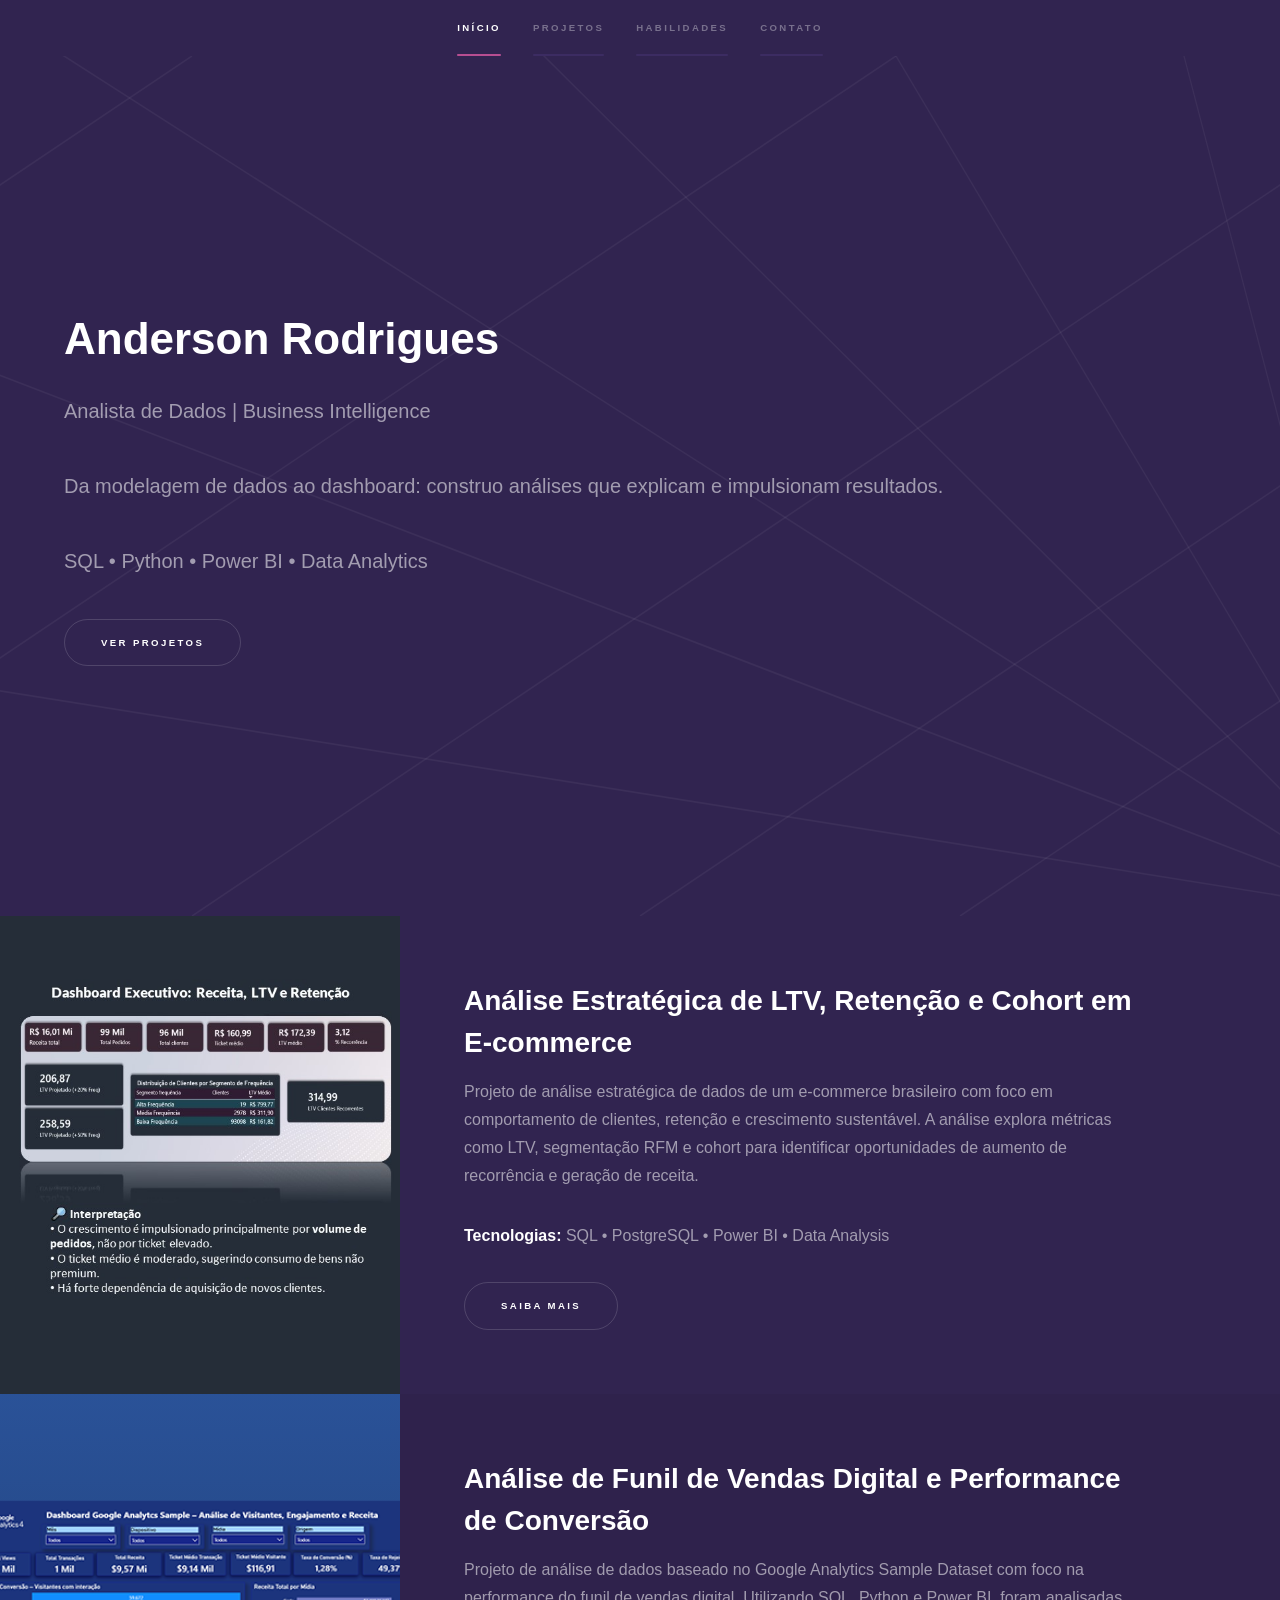
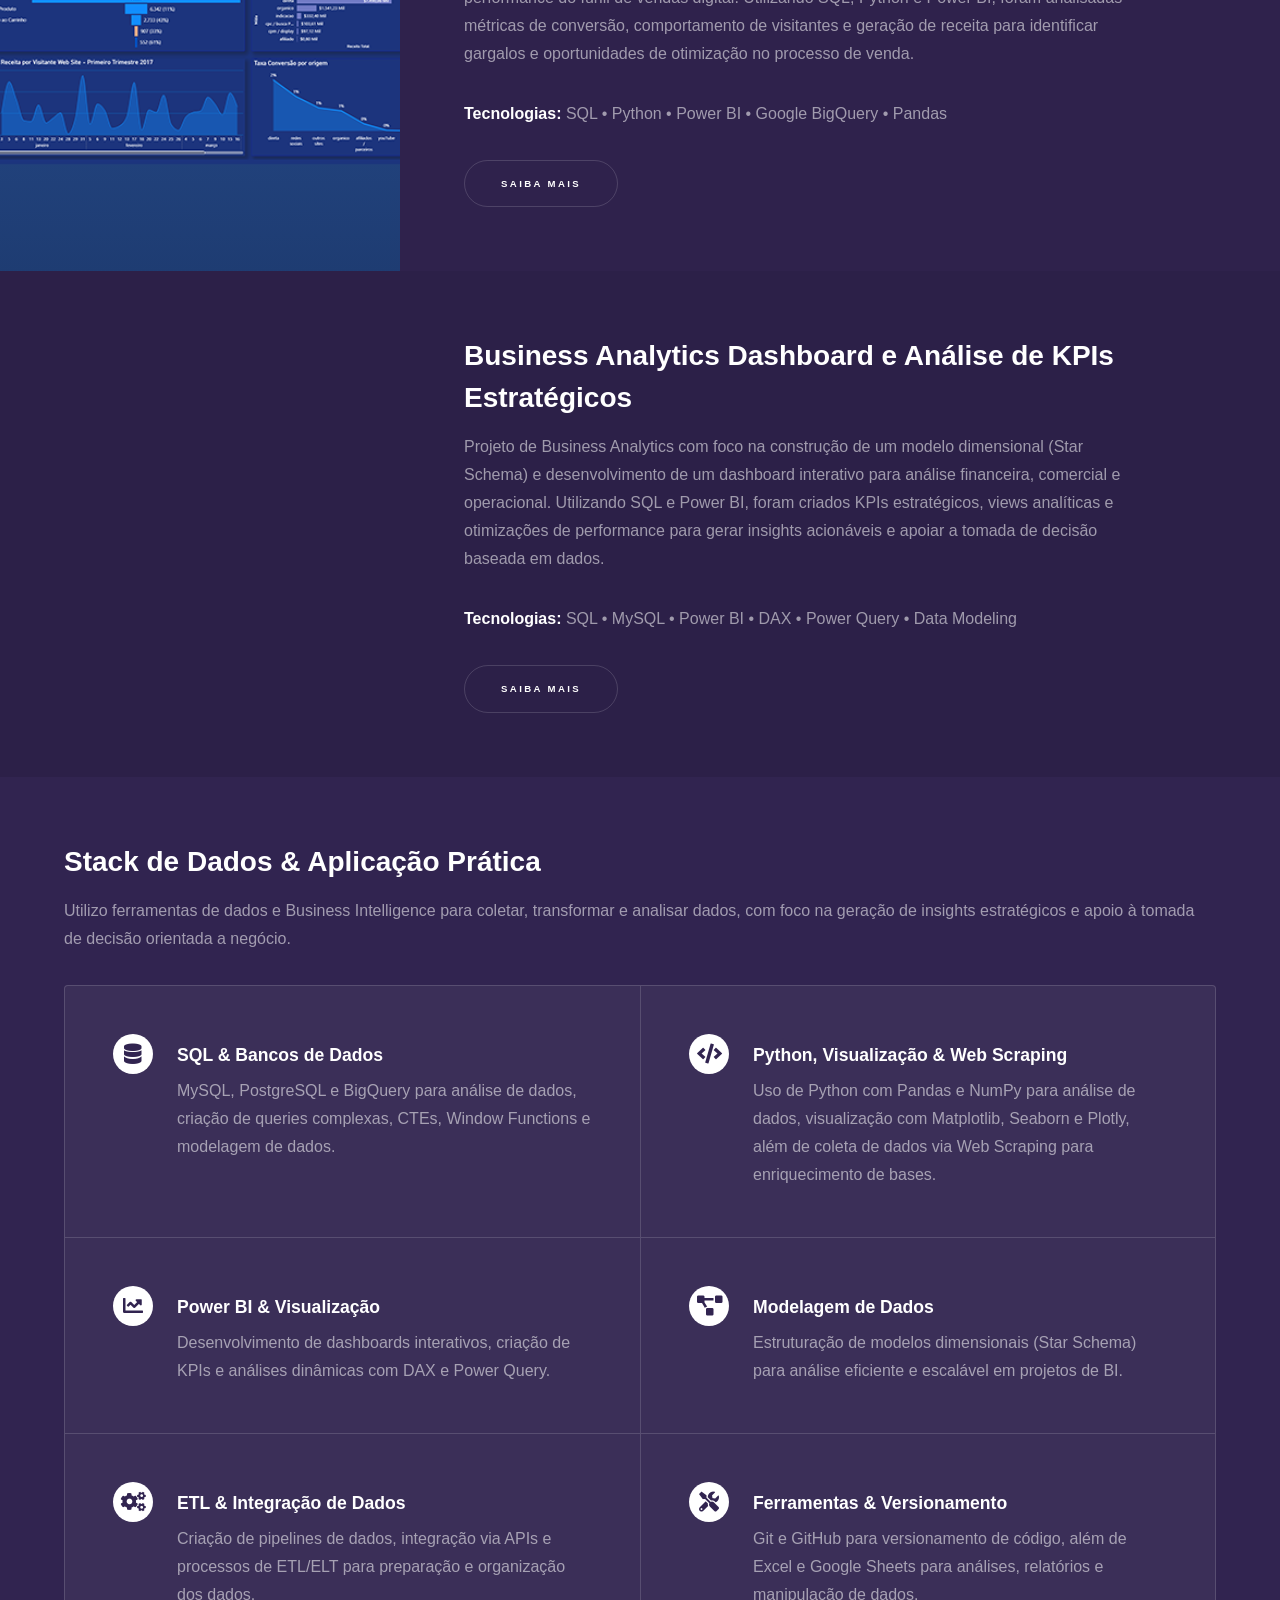
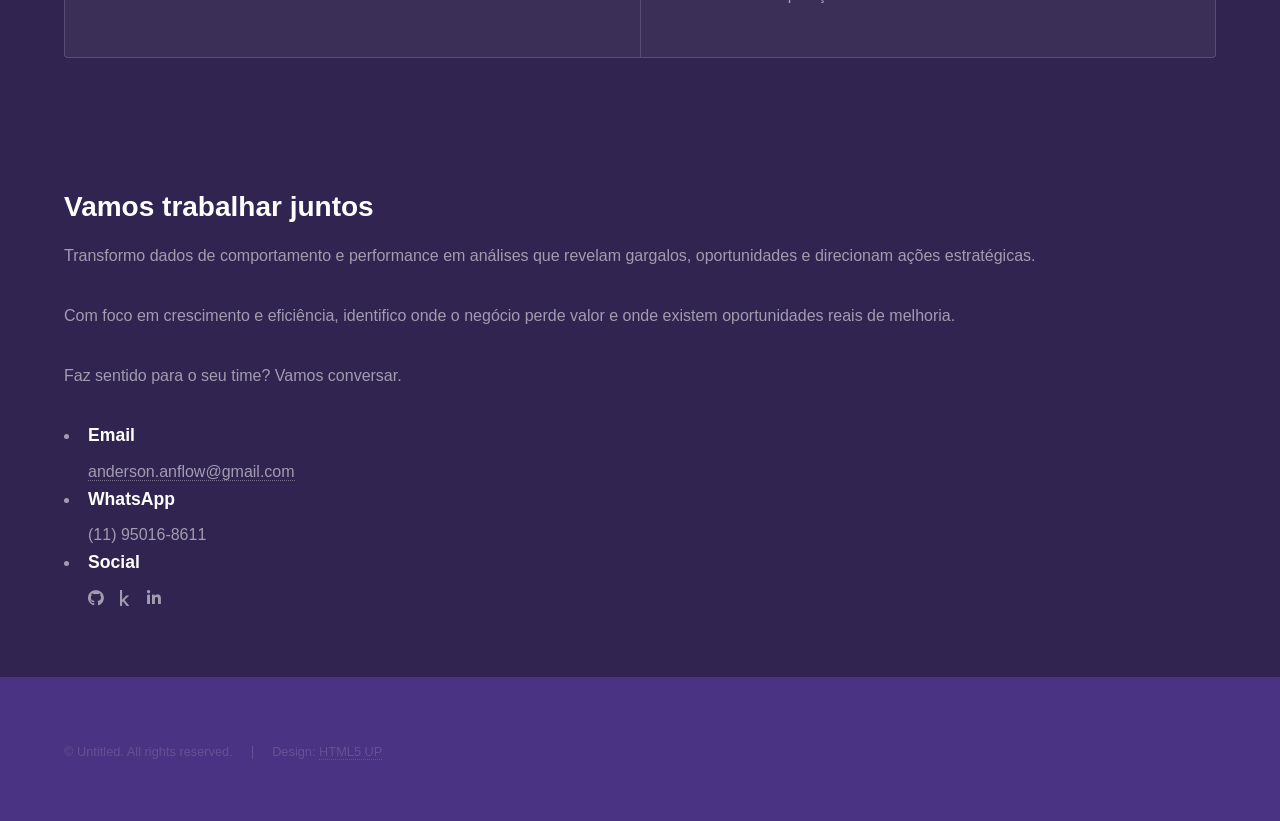
==== index.html @ 2b374795 "Update index.html" ====
<!DOCTYPE HTML>
<!--
	Hyperspace by HTML5 UP
	html5up.net | @ajlkn
	Free for personal and commercial use under the CCA 3.0 license (html5up.net/license)
-->
<html>
	<head>
		<title>Anderson Rodrigues</title>
		<meta charset="utf-8" />
		<meta name="viewport" content="width=device-width, initial-scale=1, user-scalable=no" />
		<link rel="stylesheet" href="assets/css/main.css" />
		<noscript><link rel="stylesheet" href="assets/css/noscript.css" /></noscript>
	</head>
	<body class="is-preload">

		<!-- Sidebar -->
			<section id="sidebar">
				<div class="inner">
					<nav>
						<ul>
							<li><a href="#intro">Início</a></li>
							<li><a href="#one">Projetos</a></li>
							<li><a href="#two">Habilidades</a></li>
							<li><a href="#three">Contato</a></li>
						</ul>
					</nav>
				</div>
			</section>

		<!-- Wrapper -->
			<div id="wrapper">

				<!-- Intro -->
					<section id="intro" class="wrapper style4 fullscreen fade-up">
						<div class="inner">
							<h1>Anderson Rodrigues</h1>
							<p>Analista de Dados | Business Intelligence</p>
							<p>Da modelagem de dados ao dashboard: construo análises que explicam e impulsionam resultados.</p>
							<p>SQL • Python • Power BI • Data Analytics</p>
							<ul class="actions">
								<li><a href="#one" class="button scrolly">Ver Projetos</a></li>
							</ul>
						</div>
					</section>

				<!-- One -->
					<section id="one" class="wrapper style4 spotlights">
						<section>
							<a href="#" class="image"><img src="images/pic01.jpg" alt="" data-position="center center" /></a>
							<div class="content">
								<div class="inner">
									<h2>Análise Estratégica de LTV, Retenção e Cohort em E-commerce</h2>
									<p>Projeto de análise estratégica de dados de um e-commerce brasileiro com foco em comportamento de clientes, retenção e crescimento sustentável. 
										A análise explora métricas como LTV, segmentação RFM e cohort para identificar oportunidades de aumento de recorrência e geração de receita.</p>
									<p><p><strong>Tecnologias:</strong> SQL • PostgreSQL • Power BI • Data Analysis</p>
									<ul class="actions">
										<li><a href="Projeto 1.html" class="button">Saiba mais</a></li>
									</ul>
								</div>
							</div>
						</section>
						<section>
							<a href="#" class="image"><img src="images/pic02.svg" alt="" data-position="top center" /></a>
							<div class="content">
								<div class="inner">
									<h2>Análise de Funil de Vendas Digital e Performance de Conversão</h2>
									<p>Projeto de análise de dados baseado no Google Analytics Sample Dataset com foco na performance do funil de vendas digital. 
										Utilizando SQL, Python e Power BI, foram analisadas métricas de conversão, comportamento de visitantes e geração de receita para identificar gargalos e oportunidades de otimização no processo de venda.</p>
									<p><p><strong>Tecnologias:</strong> SQL • Python • Power BI • Google BigQuery • Pandas</p>
									<ul class="actions">
										<li><a href="Projeto 2.html" class="button">Saiba Mais</a></li>
									</ul>
								</div>
							</div>
						</section>
						<section>
							<a href="#" class="image"><img src="images/pic03.jpg" alt="" data-position="25% 25%" /></a>
							<div class="content">
								<div class="inner">
									<h2>Business Analytics Dashboard e Análise de KPIs Estratégicos</h2>
									<p>Projeto de Business Analytics com foco na construção de um modelo dimensional (Star Schema) e desenvolvimento de um dashboard interativo para análise financeira, comercial e operacional. 
										Utilizando SQL e Power BI, foram criados KPIs estratégicos, 
										views analíticas e otimizações de performance para gerar insights acionáveis e apoiar a tomada de decisão baseada em dados.</p>
									<p><p><strong>Tecnologias:</strong> SQL • MySQL • Power BI • DAX • Power Query • Data Modeling</p>
									<ul class="actions">
										<li><a href="Projeto 3.html" class="button">Saiba Mais</a></li>
									</ul>
								</div>
							</div>
						</section>
					</section>

				<!-- Two -->
					<section id="two" class="wrapper style4 fade-up">
					  <div class="inner">
					    <h2>Stack de Dados & Aplicação Prática</h2>
					    <p>
					      Utilizo ferramentas de dados e Business Intelligence para coletar, transformar e analisar dados,
					      com foco na geração de insights estratégicos e apoio à tomada de decisão orientada a negócio.
					    </p>
					
					    <div class="features">
					
					      <section>
					        <span class="icon solid major fa-database"></span>
					        <h3>SQL & Bancos de Dados</h3>
					        <p>
					          MySQL, PostgreSQL e BigQuery para análise de dados, criação de queries complexas, CTEs, Window Functions e modelagem de dados.
					        </p>
					      </section>
					
					      <section>
					        <span class="icon solid major fa-code"></span>
					        <h3>Python, Visualização & Web Scraping</h3>
					        <p>
					          Uso de Python com Pandas e NumPy para análise de dados, visualização com Matplotlib, Seaborn e Plotly,
					          além de coleta de dados via Web Scraping para enriquecimento de bases.
					        </p>
					      </section>
					
					      <section>
					        <span class="icon solid major fa-chart-line"></span>
					        <h3>Power BI & Visualização</h3>
					        <p>
					          Desenvolvimento de dashboards interativos, criação de KPIs e análises dinâmicas com DAX e Power Query.
					        </p>
					      </section>
					
					      <section>
					        <span class="icon solid major fa-project-diagram"></span>
					        <h3>Modelagem de Dados</h3>
					        <p>
					          Estruturação de modelos dimensionais (Star Schema) para análise eficiente e escalável em projetos de BI.
					        </p>
					      </section>
					
					      <section>
					        <span class="icon solid major fa-cogs"></span>
					        <h3>ETL & Integração de Dados</h3>
					        <p>
					          Criação de pipelines de dados, integração via APIs e processos de ETL/ELT para preparação e organização dos dados.
					        </p>
					      </section>
					
					      <section>
					        <span class="icon solid major fa-tools"></span>
					        <h3>Ferramentas & Versionamento</h3>
					        <p>
					          Git e GitHub para versionamento de código, além de Excel e Google Sheets para análises, relatórios e manipulação de dados.
					        </p>
						</div>
						</div>
					</section>	  
					      </section>
					
				<!-- Three -->
					<section id="three" class="wrapper style4 fade-up">
						<div class="inner">
							<h2>Vamos trabalhar juntos</h2>
							<p>
							Transformo dados de comportamento e performance em análises que revelam gargalos, oportunidades e direcionam ações estratégicas.
							</p>
							
							<p>
							Com foco em crescimento e eficiência, identifico onde o negócio perde valor e onde existem oportunidades reais de melhoria.
							</p>
							
							<p>
							Faz sentido para o seu time? Vamos conversar.
							</p>
							<section>
									<ul class="Contato">
										<li>
											<h3>Email</h3>
											<a href="#">anderson.anflow@gmail.com</a>
										</li>
										<li>
											<h3>WhatsApp</h3>
											<span>(11) 95016-8611</span>
										</li>
										<li>
											<h3>Social</h3>
											<ul class="icons">
												<li><a href="https://github.com/annnderson" class="icon brands fa-github"><span class="label">GitHub</span></a></li>
												<li><a href="https://www.kaggle.com/andersonamazing" class="icon brands fa-kaggle"><span class="label">Kaggle</span></a></li>
												<li><a href="https://www.linkedin.com/in/anderson-r-santos/" class="icon brands fa-linkedin-in"><span class="label">LinkedIn</span></a></li>
											</ul>
										</li>
									</ul>
								</section>
							
						</div>
					</section>

			</div>

		<!-- Footer -->
			<footer id="footer" class="wrapper style1-alt">
				<div class="inner">
					<ul class="menu">
						<li>&copy; Untitled. All rights reserved.</li><li>Design: <a href="http://html5up.net">HTML5 UP</a></li>
					</ul>
				</div>
			</footer>

		<!-- Scripts -->
			<script src="assets/js/jquery.min.js"></script>
			<script src="assets/js/jquery.scrollex.min.js"></script>
			<script src="assets/js/jquery.scrolly.min.js"></script>
			<script src="assets/js/browser.min.js"></script>
			<script src="assets/js/breakpoints.min.js"></script>
			<script src="assets/js/util.js"></script>
			<script src="assets/js/main.js"></script>

	</body>
</html>
---- assets/css/main.css ----
@import url(fontawesome-all.min.css);

/*
	Hyperspace by HTML5 UP
	html5up.net | @ajlkn
	Free for personal and commercial use under the CCA 3.0 license (html5up.net/license)

*/

html, body, div, span, applet, object,
iframe, h1, h2, h3, h4, h5, h6, p, blockquote,
pre, a, abbr, acronym, address, big, cite,
code, del, dfn, em, img, ins, kbd, q, s, samp,
small, strike, strong, sub, sup, tt, var, b,
u, i, center, dl, dt, dd, ol, ul, li, fieldset,
form, label, legend, table, caption, tbody,
tfoot, thead, tr, th, td, article, aside,
canvas, details, embed, figure, figcaption,
footer, header, hgroup, menu, nav, output, ruby,
section, summary, time, mark, audio, video {
	margin: 0;
	padding: 0;
	border: 0;
	font-size: 100%;
	font: inherit;
	vertical-align: baseline;}

article, aside, details, figcaption, figure,
footer, header, hgroup, menu, nav, section {
	display: block;}

body {
	line-height: 1;
}

ol, ul {
	list-style: none;
}

blockquote, q {
	quotes: none;
}

	blockquote:before, blockquote:after, q:before, q:after {
		content: '';
		content: none;
	}

table {
	border-collapse: collapse;
	border-spacing: 0;
}

body {
	-webkit-text-size-adjust: none;
}

mark {
	background-color: transparent;
	color: inherit;
}

input::-moz-focus-inner {
	border: 0;
	padding: 0;
}

input, select, textarea {
	-moz-appearance: none;
	-webkit-appearance: none;
	-ms-appearance: none;
	appearance: none;
}

/* Basic */

	@-ms-viewport {
		width: device-width;
	}

	body {
		-ms-overflow-style: scrollbar;
	}

	@media screen and (max-width: 480px) {

		html, body {
			min-width: 320px;
		}

	}

	html {
		box-sizing: border-box;
	}

	*, *:before, *:after {
		box-sizing: inherit;
	}

	body {
		background: #312450;
	}

		body.is-preload *, body.is-preload *:before, body.is-preload *:after {
			-moz-animation: none !important;
			-webkit-animation: none !important;
			-ms-animation: none !important;
			animation: none !important;
			-moz-transition: none !important;
			-webkit-transition: none !important;
			-ms-transition: none !important;
			transition: none !important;
		}

/* Type */

	body, input, select, textarea {
		color: rgba(255, 255, 255, 0.55);
		font-family: Arial, Helvetica, sans-serif;
		font-size: 16.5pt;
		font-weight: normal;
		line-height: 1.75;
	}

		@media screen and (max-width: 1680px) {

			body, input, select, textarea {
				font-size: 13pt;
			}

		}

		@media screen and (max-width: 1280px) {

			body, input, select, textarea {
				font-size: 12pt;
			}

		}

		@media screen and (max-width: 360px) {

			body, input, select, textarea {
				font-size: 11pt;
			}

		}

	a {
		-moz-transition: color 0.2s ease, border-bottom-color 0.2s ease;
		-webkit-transition: color 0.2s ease, border-bottom-color 0.2s ease;
		-ms-transition: color 0.2s ease, border-bottom-color 0.2s ease;
		transition: color 0.2s ease, border-bottom-color 0.2s ease;
		border-bottom: dotted 1px rgba(255, 255, 255, 0.35);
		color: inherit;
		text-decoration: none;
	}

		a:hover {
			border-bottom-color: transparent;
			color: #ffffff;
		}

	strong, b {
		color: #ffffff;
		font-weight: bold;
	}

	em, i {
		font-style: italic;
	}

	p {
		margin: 0 0 2em 0;
	}

	h1, h2, h3, h4, h5, h6 {
		color: #ffffff;
		font-weight: bold;
		line-height: 1.5;
		margin: 0 0 0.5em 0;
	}

		h1 a, h2 a, h3 a, h4 a, h5 a, h6 a {
			color: inherit;
			text-decoration: none;
		}

	h1 {
		font-size: 2.75em;
	}

		h1.major {
			margin: 0 0 1.3em 0;
			position: relative;
			padding-bottom: 0.35em;
		}

			h1.major:after {
				background-image: -moz-linear-gradient(to right, #5e42a6, #b74e91);
				background-image: -webkit-linear-gradient(to right, #5e42a6, #b74e91);
				background-image: -ms-linear-gradient(to right, #5e42a6, #b74e91);
				background-image: linear-gradient(to right, #5e42a6, #b74e91);
				-moz-transition: max-width 0.2s ease;
				-webkit-transition: max-width 0.2s ease;
				-ms-transition: max-width 0.2s ease;
				transition: max-width 0.2s ease;
				border-radius: 0.2em;
				bottom: 0;
				content: '';
				height: 0.05em;
				position: absolute;
				right: 0;
				width: 100%;
			}

	h2 {
		font-size: 1.75em;
	}

	h3 {
		font-size: 1.1em;
	}

	h4 {
		font-size: 1em;
	}

	h5 {
		font-size: 0.8em;
	}

	h6 {
		font-size: 0.6em;
	}

	@media screen and (max-width: 736px) {

		h1 {
			font-size: 2em;
		}

		h2 {
			font-size: 1.25em;
		}

		h3 {
			font-size: 1em;
		}

		h4 {
			font-size: 0.8em;
		}

		h5 {
			font-size: 0.6em;
		}

		h6 {
			font-size: 0.6em;
		}

	}

	sub {
		font-size: 0.8em;
		position: relative;
		top: 0.5em;
	}

	sup {
		font-size: 0.8em;
		position: relative;
		top: -0.5em;
	}

	blockquote {
		border-left: solid 4px rgba(255, 255, 255, 0.15);
		font-style: italic;
		margin: 0 0 2em 0;
		padding: 0.5em 0 0.5em 2em;
	}

	code {
		background: rgba(255, 255, 255, 0.05);
		border-radius: 0.25em;
		border: solid 1px rgba(255, 255, 255, 0.15);
		font-family: "Courier New", monospace;
		font-size: 0.9em;
		margin: 0 0.25em;
		padding: 0.25em 0.65em;
	}

	pre {
		-webkit-overflow-scrolling: touch;
		font-family: "Courier New", monospace;
		font-size: 0.9em;
		margin: 0 0 2em 0;
	}

		pre code {
			display: block;
			line-height: 1.75em;
			padding: 1em 1.5em;
			overflow-x: auto;
		}

	hr {
		border: 0;
		border-bottom: solid 1px rgba(255, 255, 255, 0.15);
		margin: 2em 0;
	}

		hr.major {
			margin: 3em 0;
		}

	.align-left {
		text-align: left;
	}

	.align-center {
		text-align: center;
	}

	.align-right {
		text-align: right;
	}

/* Row */

	.row {
		display: flex;
		flex-wrap: wrap;
		box-sizing: border-box;
		align-items: stretch;
	}

		.row > * {
			box-sizing: border-box;
		}

		.row.gtr-uniform > * > :last-child {
			margin-bottom: 0;
		}

		.row.aln-left {
			justify-content: flex-start;
		}

		.row.aln-center {
			justify-content: center;
		}

		.row.aln-right {
			justify-content: flex-end;
		}

		.row.aln-top {
			align-items: flex-start;
		}

		.row.aln-middle {
			align-items: center;
		}

		.row.aln-bottom {
			align-items: flex-end;
		}

		.row > .imp {
			order: -1;
		}

		.row > .col-1 {
			width: 8.33333%;
		}

		.row > .off-1 {
			margin-left: 8.33333%;
		}

		.row > .col-2 {
			width: 16.66667%;
		}

		.row > .off-2 {
			margin-left: 16.66667%;
		}

		.row > .col-3 {
			width: 25%;
		}

		.row > .off-3 {
			margin-left: 25%;
		}

		.row > .col-4 {
			width: 33.33333%;
		}

		.row > .off-4 {
			margin-left: 33.33333%;
		}

		.row > .col-5 {
			width: 41.66667%;
		}

		.row > .off-5 {
			margin-left: 41.66667%;
		}

		.row > .col-6 {
			width: 50%;
		}

		.row > .off-6 {
			margin-left: 50%;
		}

		.row > .col-7 {
			width: 58.33333%;
		}

		.row > .off-7 {
			margin-left: 58.33333%;
		}

		.row > .col-8 {
			width: 66.66667%;
		}

		.row > .off-8 {
			margin-left: 66.66667%;
		}

		.row > .col-9 {
			width: 75%;
		}

		.row > .off-9 {
			margin-left: 75%;
		}

		.row > .col-10 {
			width: 83.33333%;
		}

		.row > .off-10 {
			margin-left: 83.33333%;
		}

		.row > .col-11 {
			width: 91.66667%;
		}

		.row > .off-11 {
			margin-left: 91.66667%;
		}

		.row > .col-12 {
			width: 100%;
		}

		.row > .off-12 {
			margin-left: 100%;
		}

		.row.gtr-0 {
			margin-top: 0;
			margin-left: 0em;
		}

			.row.gtr-0 > * {
				padding: 0 0 0 0em;
			}

			.row.gtr-0.gtr-uniform {
				margin-top: 0em;
			}

				.row.gtr-0.gtr-uniform > * {
					padding-top: 0em;
				}

		.row.gtr-25 {
			margin-top: 0;
			margin-left: -0.375em;
		}

			.row.gtr-25 > * {
				padding: 0 0 0 0.375em;
			}

			.row.gtr-25.gtr-uniform {
				margin-top: -0.375em;
			}

				.row.gtr-25.gtr-uniform > * {
					padding-top: 0.375em;
				}

		.row.gtr-50 {
			margin-top: 0;
			margin-left: -0.75em;
		}

			.row.gtr-50 > * {
				padding: 0 0 0 0.75em;
			}

			.row.gtr-50.gtr-uniform {
				margin-top: -0.75em;
			}

				.row.gtr-50.gtr-uniform > * {
					padding-top: 0.75em;
				}

		.row {
			margin-top: 0;
			margin-left: -1.5em;
		}

			.row > * {
				padding: 0 0 0 1.5em;
			}

			.row.gtr-uniform {
				margin-top: -1.5em;
			}

				.row.gtr-uniform > * {
					padding-top: 1.5em;
				}

		.row.gtr-150 {
			margin-top: 0;
			margin-left: -2.25em;
		}

			.row.gtr-150 > * {
				padding: 0 0 0 2.25em;
			}

			.row.gtr-150.gtr-uniform {
				margin-top: -2.25em;
			}

				.row.gtr-150.gtr-uniform > * {
					padding-top: 2.25em;
				}

		.row.gtr-200 {
			margin-top: 0;
			margin-left: -3em;
		}

			.row.gtr-200 > * {
				padding: 0 0 0 3em;
			}

			.row.gtr-200.gtr-uniform {
				margin-top: -3em;
			}

				.row.gtr-200.gtr-uniform > * {
					padding-top: 3em;
				}

		@media screen and (max-width: 1680px) {

			.row {
				display: flex;
				flex-wrap: wrap;
				box-sizing: border-box;
				align-items: stretch;
			}

				.row > * {
					box-sizing: border-box;
				}

				.row.gtr-uniform > * > :last-child {
					margin-bottom: 0;
				}

				.row.aln-left {
					justify-content: flex-start;
				}

				.row.aln-center {
					justify-content: center;
				}

				.row.aln-right {
					justify-content: flex-end;
				}

				.row.aln-top {
					align-items: flex-start;
				}

				.row.aln-middle {
					align-items: center;
				}

				.row.aln-bottom {
					align-items: flex-end;
				}

				.row > .imp-xlarge {
					order: -1;
				}

				.row > .col-1-xlarge {
					width: 8.33333%;
				}

				.row > .off-1-xlarge {
					margin-left: 8.33333%;
				}

				.row > .col-2-xlarge {
					width: 16.66667%;
				}

				.row > .off-2-xlarge {
					margin-left: 16.66667%;
				}

				.row > .col-3-xlarge {
					width: 25%;
				}

				.row > .off-3-xlarge {
					margin-left: 25%;
				}

				.row > .col-4-xlarge {
					width: 33.33333%;
				}

				.row > .off-4-xlarge {
					margin-left: 33.33333%;
				}

				.row > .col-5-xlarge {
					width: 41.66667%;
				}

				.row > .off-5-xlarge {
					margin-left: 41.66667%;
				}

				.row > .col-6-xlarge {
					width: 50%;
				}

				.row > .off-6-xlarge {
					margin-left: 50%;
				}

				.row > .col-7-xlarge {
					width: 58.33333%;
				}

				.row > .off-7-xlarge {
					margin-left: 58.33333%;
				}

				.row > .col-8-xlarge {
					width: 66.66667%;
				}

				.row > .off-8-xlarge {
					margin-left: 66.66667%;
				}

				.row > .col-9-xlarge {
					width: 75%;
				}

				.row > .off-9-xlarge {
					margin-left: 75%;
				}

				.row > .col-10-xlarge {
					width: 83.33333%;
				}

				.row > .off-10-xlarge {
					margin-left: 83.33333%;
				}

				.row > .col-11-xlarge {
					width: 91.66667%;
				}

				.row > .off-11-xlarge {
					margin-left: 91.66667%;
				}

				.row > .col-12-xlarge {
					width: 100%;
				}

				.row > .off-12-xlarge {
					margin-left: 100%;
				}

				.row.gtr-0 {
					margin-top: 0;
					margin-left: 0em;
				}

					.row.gtr-0 > * {
						padding: 0 0 0 0em;
					}

					.row.gtr-0.gtr-uniform {
						margin-top: 0em;
					}

						.row.gtr-0.gtr-uniform > * {
							padding-top: 0em;
						}

				.row.gtr-25 {
					margin-top: 0;
					margin-left: -0.375em;
				}

					.row.gtr-25 > * {
						padding: 0 0 0 0.375em;
					}

					.row.gtr-25.gtr-uniform {
						margin-top: -0.375em;
					}

						.row.gtr-25.gtr-uniform > * {
							padding-top: 0.375em;
						}

				.row.gtr-50 {
					margin-top: 0;
					margin-left: -0.75em;
				}

					.row.gtr-50 > * {
						padding: 0 0 0 0.75em;
					}

					.row.gtr-50.gtr-uniform {
						margin-top: -0.75em;
					}

						.row.gtr-50.gtr-uniform > * {
							padding-top: 0.75em;
						}

				.row {
					margin-top: 0;
					margin-left: -1.5em;
				}

					.row > * {
						padding: 0 0 0 1.5em;
					}

					.row.gtr-uniform {
						margin-top: -1.5em;
					}

						.row.gtr-uniform > * {
							padding-top: 1.5em;
						}

				.row.gtr-150 {
					margin-top: 0;
					margin-left: -2.25em;
				}

					.row.gtr-150 > * {
						padding: 0 0 0 2.25em;
					}

					.row.gtr-150.gtr-uniform {
						margin-top: -2.25em;
					}

						.row.gtr-150.gtr-uniform > * {
							padding-top: 2.25em;
						}

				.row.gtr-200 {
					margin-top: 0;
					margin-left: -3em;
				}

					.row.gtr-200 > * {
						padding: 0 0 0 3em;
					}

					.row.gtr-200.gtr-uniform {
						margin-top: -3em;
					}

						.row.gtr-200.gtr-uniform > * {
							padding-top: 3em;
						}

		}

		@media screen and (max-width: 1280px) {

			.row {
				display: flex;
				flex-wrap: wrap;
				box-sizing: border-box;
				align-items: stretch;
			}

				.row > * {
					box-sizing: border-box;
				}

				.row.gtr-uniform > * > :last-child {
					margin-bottom: 0;
				}

				.row.aln-left {
					justify-content: flex-start;
				}

				.row.aln-center {
					justify-content: center;
				}

				.row.aln-right {
					justify-content: flex-end;
				}

				.row.aln-top {
					align-items: flex-start;
				}

				.row.aln-middle {
					align-items: center;
				}

				.row.aln-bottom {
					align-items: flex-end;
				}

				.row > .imp-large {
					order: -1;
				}

				.row > .col-1-large {
					width: 8.33333%;
				}

				.row > .off-1-large {
					margin-left: 8.33333%;
				}

				.row > .col-2-large {
					width: 16.66667%;
				}

				.row > .off-2-large {
					margin-left: 16.66667%;
				}

				.row > .col-3-large {
					width: 25%;
				}

				.row > .off-3-large {
					margin-left: 25%;
				}

				.row > .col-4-large {
					width: 33.33333%;
				}

				.row > .off-4-large {
					margin-left: 33.33333%;
				}

				.row > .col-5-large {
					width: 41.66667%;
				}

				.row > .off-5-large {
					margin-left: 41.66667%;
				}

				.row > .col-6-large {
					width: 50%;
				}

				.row > .off-6-large {
					margin-left: 50%;
				}

				.row > .col-7-large {
					width: 58.33333%;
				}

				.row > .off-7-large {
					margin-left: 58.33333%;
				}

				.row > .col-8-large {
					width: 66.66667%;
				}

				.row > .off-8-large {
					margin-left: 66.66667%;
				}

				.row > .col-9-large {
					width: 75%;
				}

				.row > .off-9-large {
					margin-left: 75%;
				}

				.row > .col-10-large {
					width: 83.33333%;
				}

				.row > .off-10-large {
					margin-left: 83.33333%;
				}

				.row > .col-11-large {
					width: 91.66667%;
				}

				.row > .off-11-large {
					margin-left: 91.66667%;
				}

				.row > .col-12-large {
					width: 100%;
				}

				.row > .off-12-large {
					margin-left: 100%;
				}

				.row.gtr-0 {
					margin-top: 0;
					margin-left: 0em;
				}

					.row.gtr-0 > * {
						padding: 0 0 0 0em;
					}

					.row.gtr-0.gtr-uniform {
						margin-top: 0em;
					}

						.row.gtr-0.gtr-uniform > * {
							padding-top: 0em;
						}

				.row.gtr-25 {
					margin-top: 0;
					margin-left: -0.375em;
				}

					.row.gtr-25 > * {
						padding: 0 0 0 0.375em;
					}

					.row.gtr-25.gtr-uniform {
						margin-top: -0.375em;
					}

						.row.gtr-25.gtr-uniform > * {
							padding-top: 0.375em;
						}

				.row.gtr-50 {
					margin-top: 0;
					margin-left: -0.75em;
				}

					.row.gtr-50 > * {
						padding: 0 0 0 0.75em;
					}

					.row.gtr-50.gtr-uniform {
						margin-top: -0.75em;
					}

						.row.gtr-50.gtr-uniform > * {
							padding-top: 0.75em;
						}

				.row {
					margin-top: 0;
					margin-left: -1.5em;
				}

					.row > * {
						padding: 0 0 0 1.5em;
					}

					.row.gtr-uniform {
						margin-top: -1.5em;
					}

						.row.gtr-uniform > * {
							padding-top: 1.5em;
						}

				.row.gtr-150 {
					margin-top: 0;
					margin-left: -2.25em;
				}

					.row.gtr-150 > * {
						padding: 0 0 0 2.25em;
					}

					.row.gtr-150.gtr-uniform {
						margin-top: -2.25em;
					}

						.row.gtr-150.gtr-uniform > * {
							padding-top: 2.25em;
						}

				.row.gtr-200 {
					margin-top: 0;
					margin-left: -3em;
				}

					.row.gtr-200 > * {
						padding: 0 0 0 3em;
					}

					.row.gtr-200.gtr-uniform {
						margin-top: -3em;
					}

						.row.gtr-200.gtr-uniform > * {
							padding-top: 3em;
						}

		}

		@media screen and (max-width: 980px) {

			.row {
				display: flex;
				flex-wrap: wrap;
				box-sizing: border-box;
				align-items: stretch;
			}

				.row > * {
					box-sizing: border-box;
				}

				.row.gtr-uniform > * > :last-child {
					margin-bottom: 0;
				}

				.row.aln-left {
					justify-content: flex-start;
				}

				.row.aln-center {
					justify-content: center;
				}

				.row.aln-right {
					justify-content: flex-end;
				}

				.row.aln-top {
					align-items: flex-start;
				}

				.row.aln-middle {
					align-items: center;
				}

				.row.aln-bottom {
					align-items: flex-end;
				}

				.row > .imp-medium {
					order: -1;
				}

				.row > .col-1-medium {
					width: 8.33333%;
				}

				.row > .off-1-medium {
					margin-left: 8.33333%;
				}

				.row > .col-2-medium {
					width: 16.66667%;
				}

				.row > .off-2-medium {
					margin-left: 16.66667%;
				}

				.row > .col-3-medium {
					width: 25%;
				}

				.row > .off-3-medium {
					margin-left: 25%;
				}

				.row > .col-4-medium {
					width: 33.33333%;
				}

				.row > .off-4-medium {
					margin-left: 33.33333%;
				}

				.row > .col-5-medium {
					width: 41.66667%;
				}

				.row > .off-5-medium {
					margin-left: 41.66667%;
				}

				.row > .col-6-medium {
					width: 50%;
				}

				.row > .off-6-medium {
					margin-left: 50%;
				}

				.row > .col-7-medium {
					width: 58.33333%;
				}

				.row > .off-7-medium {
					margin-left: 58.33333%;
				}

				.row > .col-8-medium {
					width: 66.66667%;
				}

				.row > .off-8-medium {
					margin-left: 66.66667%;
				}

				.row > .col-9-medium {
					width: 75%;
				}

				.row > .off-9-medium {
					margin-left: 75%;
				}

				.row > .col-10-medium {
					width: 83.33333%;
				}

				.row > .off-10-medium {
					margin-left: 83.33333%;
				}

				.row > .col-11-medium {
					width: 91.66667%;
				}

				.row > .off-11-medium {
					margin-left: 91.66667%;
				}

				.row > .col-12-medium {
					width: 100%;
				}

				.row > .off-12-medium {
					margin-left: 100%;
				}

				.row.gtr-0 {
					margin-top: 0;
					margin-left: 0em;
				}

					.row.gtr-0 > * {
						padding: 0 0 0 0em;
					}

					.row.gtr-0.gtr-uniform {
						margin-top: 0em;
					}

						.row.gtr-0.gtr-uniform > * {
							padding-top: 0em;
						}

				.row.gtr-25 {
					margin-top: 0;
					margin-left: -0.375em;
				}

					.row.gtr-25 > * {
						padding: 0 0 0 0.375em;
					}

					.row.gtr-25.gtr-uniform {
						margin-top: -0.375em;
					}

						.row.gtr-25.gtr-uniform > * {
							padding-top: 0.375em;
						}

				.row.gtr-50 {
					margin-top: 0;
					margin-left: -0.75em;
				}

					.row.gtr-50 > * {
						padding: 0 0 0 0.75em;
					}

					.row.gtr-50.gtr-uniform {
						margin-top: -0.75em;
					}

						.row.gtr-50.gtr-uniform > * {
							padding-top: 0.75em;
						}

				.row {
					margin-top: 0;
					margin-left: -1.5em;
				}

					.row > * {
						padding: 0 0 0 1.5em;
					}

					.row.gtr-uniform {
						margin-top: -1.5em;
					}

						.row.gtr-uniform > * {
							padding-top: 1.5em;
						}

				.row.gtr-150 {
					margin-top: 0;
					margin-left: -2.25em;
				}

					.row.gtr-150 > * {
						padding: 0 0 0 2.25em;
					}

					.row.gtr-150.gtr-uniform {
						margin-top: -2.25em;
					}

						.row.gtr-150.gtr-uniform > * {
							padding-top: 2.25em;
						}

				.row.gtr-200 {
					margin-top: 0;
					margin-left: -3em;
				}

					.row.gtr-200 > * {
						padding: 0 0 0 3em;
					}

					.row.gtr-200.gtr-uniform {
						margin-top: -3em;
					}

						.row.gtr-200.gtr-uniform > * {
							padding-top: 3em;
						}

		}

		@media screen and (max-width: 736px) {

			.row {
				display: flex;
				flex-wrap: wrap;
				box-sizing: border-box;
				align-items: stretch;
			}

				.row > * {
					box-sizing: border-box;
				}

				.row.gtr-uniform > * > :last-child {
					margin-bottom: 0;
				}

				.row.aln-left {
					justify-content: flex-start;
				}

				.row.aln-center {
					justify-content: center;
				}

				.row.aln-right {
					justify-content: flex-end;
				}

				.row.aln-top {
					align-items: flex-start;
				}

				.row.aln-middle {
					align-items: center;
				}

				.row.aln-bottom {
					align-items: flex-end;
				}

				.row > .imp-small {
					order: -1;
				}

				.row > .col-1-small {
					width: 8.33333%;
				}

				.row > .off-1-small {
					margin-left: 8.33333%;
				}

				.row > .col-2-small {
					width: 16.66667%;
				}

				.row > .off-2-small {
					margin-left: 16.66667%;
				}

				.row > .col-3-small {
					width: 25%;
				}

				.row > .off-3-small {
					margin-left: 25%;
				}

				.row > .col-4-small {
					width: 33.33333%;
				}

				.row > .off-4-small {
					margin-left: 33.33333%;
				}

				.row > .col-5-small {
					width: 41.66667%;
				}

				.row > .off-5-small {
					margin-left: 41.66667%;
				}

				.row > .col-6-small {
					width: 50%;
				}

				.row > .off-6-small {
					margin-left: 50%;
				}

				.row > .col-7-small {
					width: 58.33333%;
				}

				.row > .off-7-small {
					margin-left: 58.33333%;
				}

				.row > .col-8-small {
					width: 66.66667%;
				}

				.row > .off-8-small {
					margin-left: 66.66667%;
				}

				.row > .col-9-small {
					width: 75%;
				}

				.row > .off-9-small {
					margin-left: 75%;
				}

				.row > .col-10-small {
					width: 83.33333%;
				}

				.row > .off-10-small {
					margin-left: 83.33333%;
				}

				.row > .col-11-small {
					width: 91.66667%;
				}

				.row > .off-11-small {
					margin-left: 91.66667%;
				}

				.row > .col-12-small {
					width: 100%;
				}

				.row > .off-12-small {
					margin-left: 100%;
				}

				.row.gtr-0 {
					margin-top: 0;
					margin-left: 0em;
				}

					.row.gtr-0 > * {
						padding: 0 0 0 0em;
					}

					.row.gtr-0.gtr-uniform {
						margin-top: 0em;
					}

						.row.gtr-0.gtr-uniform > * {
							padding-top: 0em;
						}

				.row.gtr-25 {
					margin-top: 0;
					margin-left: -0.375em;
				}

					.row.gtr-25 > * {
						padding: 0 0 0 0.375em;
					}

					.row.gtr-25.gtr-uniform {
						margin-top: -0.375em;
					}

						.row.gtr-25.gtr-uniform > * {
							padding-top: 0.375em;
						}

				.row.gtr-50 {
					margin-top: 0;
					margin-left: -0.75em;
				}

					.row.gtr-50 > * {
						padding: 0 0 0 0.75em;
					}

					.row.gtr-50.gtr-uniform {
						margin-top: -0.75em;
					}

						.row.gtr-50.gtr-uniform > * {
							padding-top: 0.75em;
						}

				.row {
					margin-top: 0;
					margin-left: -1.5em;
				}

					.row > * {
						padding: 0 0 0 1.5em;
					}

					.row.gtr-uniform {
						margin-top: -1.5em;
					}

						.row.gtr-uniform > * {
							padding-top: 1.5em;
						}

				.row.gtr-150 {
					margin-top: 0;
					margin-left: -2.25em;
				}

					.row.gtr-150 > * {
						padding: 0 0 0 2.25em;
					}

					.row.gtr-150.gtr-uniform {
						margin-top: -2.25em;
					}

						.row.gtr-150.gtr-uniform > * {
							padding-top: 2.25em;
						}

				.row.gtr-200 {
					margin-top: 0;
					margin-left: -3em;
				}

					.row.gtr-200 > * {
						padding: 0 0 0 3em;
					}

					.row.gtr-200.gtr-uniform {
						margin-top: -3em;
					}

						.row.gtr-200.gtr-uniform > * {
							padding-top: 3em;
						}

		}

		@media screen and (max-width: 480px) {

			.row {
				display: flex;
				flex-wrap: wrap;
				box-sizing: border-box;
				align-items: stretch;
			}

				.row > * {
					box-sizing: border-box;
				}

				.row.gtr-uniform > * > :last-child {
					margin-bottom: 0;
				}

				.row.aln-left {
					justify-content: flex-start;
				}

				.row.aln-center {
					justify-content: center;
				}

				.row.aln-right {
					justify-content: flex-end;
				}

				.row.aln-top {
					align-items: flex-start;
				}

				.row.aln-middle {
					align-items: center;
				}

				.row.aln-bottom {
					align-items: flex-end;
				}

				.row > .imp-xsmall {
					order: -1;
				}

				.row > .col-1-xsmall {
					width: 8.33333%;
				}

				.row > .off-1-xsmall {
					margin-left: 8.33333%;
				}

				.row > .col-2-xsmall {
					width: 16.66667%;
				}

				.row > .off-2-xsmall {
					margin-left: 16.66667%;
				}

				.row > .col-3-xsmall {
					width: 25%;
				}

				.row > .off-3-xsmall {
					margin-left: 25%;
				}

				.row > .col-4-xsmall {
					width: 33.33333%;
				}

				.row > .off-4-xsmall {
					margin-left: 33.33333%;
				}

				.row > .col-5-xsmall {
					width: 41.66667%;
				}

				.row > .off-5-xsmall {
					margin-left: 41.66667%;
				}

				.row > .col-6-xsmall {
					width: 50%;
				}

				.row > .off-6-xsmall {
					margin-left: 50%;
				}

				.row > .col-7-xsmall {
					width: 58.33333%;
				}

				.row > .off-7-xsmall {
					margin-left: 58.33333%;
				}

				.row > .col-8-xsmall {
					width: 66.66667%;
				}

				.row > .off-8-xsmall {
					margin-left: 66.66667%;
				}

				.row > .col-9-xsmall {
					width: 75%;
				}

				.row > .off-9-xsmall {
					margin-left: 75%;
				}

				.row > .col-10-xsmall {
					width: 83.33333%;
				}

				.row > .off-10-xsmall {
					margin-left: 83.33333%;
				}

				.row > .col-11-xsmall {
					width: 91.66667%;
				}

				.row > .off-11-xsmall {
					margin-left: 91.66667%;
				}

				.row > .col-12-xsmall {
					width: 100%;
				}

				.row > .off-12-xsmall {
					margin-left: 100%;
				}

				.row.gtr-0 {
					margin-top: 0;
					margin-left: 0em;
				}

					.row.gtr-0 > * {
						padding: 0 0 0 0em;
					}

					.row.gtr-0.gtr-uniform {
						margin-top: 0em;
					}

						.row.gtr-0.gtr-uniform > * {
							padding-top: 0em;
						}

				.row.gtr-25 {
					margin-top: 0;
					margin-left: -0.375em;
				}

					.row.gtr-25 > * {
						padding: 0 0 0 0.375em;
					}

					.row.gtr-25.gtr-uniform {
						margin-top: -0.375em;
					}

						.row.gtr-25.gtr-uniform > * {
							padding-top: 0.375em;
						}

				.row.gtr-50 {
					margin-top: 0;
					margin-left: -0.75em;
				}

					.row.gtr-50 > * {
						padding: 0 0 0 0.75em;
					}

					.row.gtr-50.gtr-uniform {
						margin-top: -0.75em;
					}

						.row.gtr-50.gtr-uniform > * {
							padding-top: 0.75em;
						}

				.row {
					margin-top: 0;
					margin-left: -1.5em;
				}

					.row > * {
						padding: 0 0 0 1.5em;
					}

					.row.gtr-uniform {
						margin-top: -1.5em;
					}

						.row.gtr-uniform > * {
							padding-top: 1.5em;
						}

				.row.gtr-150 {
					margin-top: 0;
					margin-left: -2.25em;
				}

					.row.gtr-150 > * {
						padding: 0 0 0 2.25em;
					}

					.row.gtr-150.gtr-uniform {
						margin-top: -2.25em;
					}

						.row.gtr-150.gtr-uniform > * {
							padding-top: 2.25em;
						}

				.row.gtr-200 {
					margin-top: 0;
					margin-left: -3em;
				}

					.row.gtr-200 > * {
						padding: 0 0 0 3em;
					}

					.row.gtr-200.gtr-uniform {
						margin-top: -3em;
					}

						.row.gtr-200.gtr-uniform > * {
							padding-top: 3em;
						}

		}

/* Box */

	.box {
		border-radius: 0.25em;
		border: solid 1px rgba(255, 255, 255, 0.15);
		margin-bottom: 2em;
		padding: 1.5em;
	}

		.box > :last-child,
		.box > :last-child > :last-child,
		.box > :last-child > :last-child > :last-child {
			margin-bottom: 0;
		}

		.box.alt {
			border: 0;
			border-radius: 0;
			padding: 0;
		}

/* Button */

	input[type="submit"],
	input[type="reset"],
	input[type="button"],
	button,
	.button {
		-moz-appearance: none;
		-webkit-appearance: none;
		-ms-appearance: none;
		appearance: none;
		-moz-transition: border-color 0.2s ease;
		-webkit-transition: border-color 0.2s ease;
		-ms-transition: border-color 0.2s ease;
		transition: border-color 0.2s ease;
		background-color: transparent;
		border: solid 1px !important;
		border-color: rgba(255, 255, 255, 0.15) !important;
		border-radius: 3em;
		color: #ffffff !important;
		cursor: pointer;
		display: inline-block;
		font-size: 0.6em;
		font-weight: bold;
		height: calc(4.75em + 2px);
		letter-spacing: 0.25em;
		line-height: 4.75em;
		outline: 0;
		padding: 0 3.75em;
		position: relative;
		text-align: center;
		text-decoration: none;
		text-transform: uppercase;
		white-space: nowrap;
	}

		input[type="submit"]:after,
		input[type="reset"]:after,
		input[type="button"]:after,
		button:after,
		.button:after {
			-moz-transform: scale(0.25);
			-webkit-transform: scale(0.25);
			-ms-transform: scale(0.25);
			transform: scale(0.25);
			pointer-events: none;
			-moz-transition: opacity 0.2s ease, -moz-transform 0.2s ease;
			-webkit-transition: opacity 0.2s ease, -webkit-transform 0.2s ease;
			-ms-transition: opacity 0.2s ease, -ms-transform 0.2s ease;
			transition: opacity 0.2s ease, transform 0.2s ease;
			background: #ffffff;
			border-radius: 3em;
			content: '';
			height: 100%;
			left: 0;
			opacity: 0;
			position: absolute;
			top: 0;
			width: 100%;
		}

		input[type="submit"].icon:before,
		input[type="reset"].icon:before,
		input[type="button"].icon:before,
		button.icon:before,
		.button.icon:before {
			margin-right: 0.75em;
		}

		input[type="submit"].fit,
		input[type="reset"].fit,
		input[type="button"].fit,
		button.fit,
		.button.fit {
			width: 100%;
		}

		input[type="submit"].small,
		input[type="reset"].small,
		input[type="button"].small,
		button.small,
		.button.small {
			font-size: 0.4em;
		}

		input[type="submit"].large,
		input[type="reset"].large,
		input[type="button"].large,
		button.large,
		.button.large {
			font-size: 0.8em;
		}

		input[type="submit"].primary,
		input[type="reset"].primary,
		input[type="button"].primary,
		button.primary,
		.button.primary {
			background-color: #ffffff;
			color: #312450 !important;
		}

			input[type="submit"].primary:after,
			input[type="reset"].primary:after,
			input[type="button"].primary:after,
			button.primary:after,
			.button.primary:after {
				display: none;
			}

		input[type="submit"].disabled, input[type="submit"]:disabled,
		input[type="reset"].disabled,
		input[type="reset"]:disabled,
		input[type="button"].disabled,
		input[type="button"]:disabled,
		button.disabled,
		button:disabled,
		.button.disabled,
		.button:disabled {
			cursor: default;
			opacity: 0.5;
			pointer-events: none;
		}

		input[type="submit"]:hover,
		input[type="reset"]:hover,
		input[type="button"]:hover,
		button:hover,
		.button:hover {
			border-color: rgba(255, 255, 255, 0.55) !important;
		}

			input[type="submit"]:hover:after,
			input[type="reset"]:hover:after,
			input[type="button"]:hover:after,
			button:hover:after,
			.button:hover:after {
				opacity: 0.05;
				-moz-transform: scale(1);
				-webkit-transform: scale(1);
				-ms-transform: scale(1);
				transform: scale(1);
			}

			input[type="submit"]:hover:active,
			input[type="reset"]:hover:active,
			input[type="button"]:hover:active,
			button:hover:active,
			.button:hover:active {
				border-color: #ffffff !important;
			}

				input[type="submit"]:hover:active:after,
				input[type="reset"]:hover:active:after,
				input[type="button"]:hover:active:after,
				button:hover:active:after,
				.button:hover:active:after {
					opacity: 0.1;
				}

/* Features */

	.features {
		display: -moz-flex;
		display: -webkit-flex;
		display: -ms-flex;
		display: flex;
		-moz-flex-wrap: wrap;
		-webkit-flex-wrap: wrap;
		-ms-flex-wrap: wrap;
		flex-wrap: wrap;
		border-radius: 0.25em;
		border: solid 1px rgba(255, 255, 255, 0.15);
		background: rgba(255, 255, 255, 0.05);
		margin: 0 0 2em 0;
	}

		.features section {
			padding: 3.5em 3em 1em 7em ;
			width: 50%;
			border-top: solid 1px rgba(255, 255, 255, 0.15);
			position: relative;
		}

			.features section:nth-child(-n + 2) {
				border-top-width: 0;
			}

			.features section:nth-child(2n) {
				border-left: solid 1px rgba(255, 255, 255, 0.15);
			}

			.features section .icon {
				-moz-transition: opacity 0.5s ease, -moz-transform 0.5s ease;
				-webkit-transition: opacity 0.5s ease, -webkit-transform 0.5s ease;
				-ms-transition: opacity 0.5s ease, -ms-transform 0.5s ease;
				transition: opacity 0.5s ease, transform 0.5s ease;
				-moz-transition-delay: 1s;
				-webkit-transition-delay: 1s;
				-ms-transition-delay: 1s;
				transition-delay: 1s;
				-moz-transform: scale(1);
				-webkit-transform: scale(1);
				-ms-transform: scale(1);
				transform: scale(1);
				position: absolute;
				left: 3em;
				top: 3em;
				opacity: 1;
			}

			.features section:nth-child(1) .icon {
				-moz-transition-delay: 0.15s;
				-webkit-transition-delay: 0.15s;
				-ms-transition-delay: 0.15s;
				transition-delay: 0.15s;
			}

			.features section:nth-child(2) .icon {
				-moz-transition-delay: 0.3s;
				-webkit-transition-delay: 0.3s;
				-ms-transition-delay: 0.3s;
				transition-delay: 0.3s;
			}

			.features section:nth-child(3) .icon {
				-moz-transition-delay: 0.45s;
				-webkit-transition-delay: 0.45s;
				-ms-transition-delay: 0.45s;
				transition-delay: 0.45s;
			}

			.features section:nth-child(4) .icon {
				-moz-transition-delay: 0.6s;
				-webkit-transition-delay: 0.6s;
				-ms-transition-delay: 0.6s;
				transition-delay: 0.6s;
			}

			.features section:nth-child(5) .icon {
				-moz-transition-delay: 0.75s;
				-webkit-transition-delay: 0.75s;
				-ms-transition-delay: 0.75s;
				transition-delay: 0.75s;
			}

			.features section:nth-child(6) .icon {
				-moz-transition-delay: 0.9s;
				-webkit-transition-delay: 0.9s;
				-ms-transition-delay: 0.9s;
				transition-delay: 0.9s;
			}

			.features section:nth-child(7) .icon {
				-moz-transition-delay: 1.05s;
				-webkit-transition-delay: 1.05s;
				-ms-transition-delay: 1.05s;
				transition-delay: 1.05s;
			}

			.features section:nth-child(8) .icon {
				-moz-transition-delay: 1.2s;
				-webkit-transition-delay: 1.2s;
				-ms-transition-delay: 1.2s;
				transition-delay: 1.2s;
			}

			.features section:nth-child(9) .icon {
				-moz-transition-delay: 1.35s;
				-webkit-transition-delay: 1.35s;
				-ms-transition-delay: 1.35s;
				transition-delay: 1.35s;
			}

			.features section:nth-child(10) .icon {
				-moz-transition-delay: 1.5s;
				-webkit-transition-delay: 1.5s;
				-ms-transition-delay: 1.5s;
				transition-delay: 1.5s;
			}

			.features section:nth-child(11) .icon {
				-moz-transition-delay: 1.65s;
				-webkit-transition-delay: 1.65s;
				-ms-transition-delay: 1.65s;
				transition-delay: 1.65s;
			}

			.features section:nth-child(12) .icon {
				-moz-transition-delay: 1.8s;
				-webkit-transition-delay: 1.8s;
				-ms-transition-delay: 1.8s;
				transition-delay: 1.8s;
			}

			.features section:nth-child(13) .icon {
				-moz-transition-delay: 1.95s;
				-webkit-transition-delay: 1.95s;
				-ms-transition-delay: 1.95s;
				transition-delay: 1.95s;
			}

			.features section:nth-child(14) .icon {
				-moz-transition-delay: 2.1s;
				-webkit-transition-delay: 2.1s;
				-ms-transition-delay: 2.1s;
				transition-delay: 2.1s;
			}

			.features section:nth-child(15) .icon {
				-moz-transition-delay: 2.25s;
				-webkit-transition-delay: 2.25s;
				-ms-transition-delay: 2.25s;
				transition-delay: 2.25s;
			}

			.features section:nth-child(16) .icon {
				-moz-transition-delay: 2.4s;
				-webkit-transition-delay: 2.4s;
				-ms-transition-delay: 2.4s;
				transition-delay: 2.4s;
			}

			.features section:nth-child(17) .icon {
				-moz-transition-delay: 2.55s;
				-webkit-transition-delay: 2.55s;
				-ms-transition-delay: 2.55s;
				transition-delay: 2.55s;
			}

			.features section:nth-child(18) .icon {
				-moz-transition-delay: 2.7s;
				-webkit-transition-delay: 2.7s;
				-ms-transition-delay: 2.7s;
				transition-delay: 2.7s;
			}

			.features section:nth-child(19) .icon {
				-moz-transition-delay: 2.85s;
				-webkit-transition-delay: 2.85s;
				-ms-transition-delay: 2.85s;
				transition-delay: 2.85s;
			}

			.features section:nth-child(20) .icon {
				-moz-transition-delay: 3s;
				-webkit-transition-delay: 3s;
				-ms-transition-delay: 3s;
				transition-delay: 3s;
			}

		.features.inactive section .icon {
			-moz-transform: scale(0.5);
			-webkit-transform: scale(0.5);
			-ms-transform: scale(0.5);
			transform: scale(0.5);
			opacity: 0;
		}

		@media screen and (max-width: 980px) {

			.features {
				display: block;
			}

				.features section {
					border-top-width: 1px !important;
					border-left-width: 0 !important;
					width: 100%;
				}

					.features section:first-child {
						border-top-width: 0 !important;
					}

		}

		@media screen and (max-width: 736px) {

			.features section {
				padding: 2.5em 1.5em 0.1em 5.5em ;
			}

				.features section .icon {
					left: 1.5em;
					top: 2em;
				}

		}

		@media screen and (max-width: 480px) {

			.features section {
				padding: 2em 1.5em 0.1em 1.5em ;
			}

				.features section .icon {
					left: 0;
					position: relative;
					top: 0;
				}

		}

/* Form */

	form {
		margin: 0 0 2em 0;
	}

		form > :last-child {
			margin-bottom: 0;
		}

		form > .fields {
			display: -moz-flex;
			display: -webkit-flex;
			display: -ms-flex;
			display: flex;
			-moz-flex-wrap: wrap;
			-webkit-flex-wrap: wrap;
			-ms-flex-wrap: wrap;
			flex-wrap: wrap;
			width: calc(100% + 3em);
			margin: -1.5em 0 2em -1.5em;
		}

			form > .fields > .field {
				-moz-flex-grow: 0;
				-webkit-flex-grow: 0;
				-ms-flex-grow: 0;
				flex-grow: 0;
				-moz-flex-shrink: 0;
				-webkit-flex-shrink: 0;
				-ms-flex-shrink: 0;
				flex-shrink: 0;
				padding: 1.5em 0 0 1.5em;
				width: calc(100% - 1.5em);
			}

				form > .fields > .field.half {
					width: calc(50% - 0.75em);
				}

				form > .fields > .field.third {
					width: calc(100%/3 - 0.5em);
				}

				form > .fields > .field.quarter {
					width: calc(25% - 0.375em);
				}

		@media screen and (max-width: 480px) {

			form > .fields {
				width: calc(100% + 3em);
				margin: -1.5em 0 2em -1.5em;
			}

				form > .fields > .field {
					padding: 1.5em 0 0 1.5em;
					width: calc(100% - 1.5em);
				}

					form > .fields > .field.half {
						width: calc(100% - 1.5em);
					}

					form > .fields > .field.third {
						width: calc(100% - 1.5em);
					}

					form > .fields > .field.quarter {
						width: calc(100% - 1.5em);
					}

		}

	label {
		color: #ffffff;
		font-weight: bold;
		line-height: 1.5;
		margin: 0 0 0.7em 0;
		display: block;
		font-size: 1.1em;
	}

	input[type="text"],
	input[type="password"],
	input[type="email"],
	input[type="tel"],
	select,
	textarea {
		-moz-appearance: none;
		-webkit-appearance: none;
		-ms-appearance: none;
		appearance: none;
		background: rgba(255, 255, 255, 0.05);
		border-radius: 0.25em;
		border: none;
		border: solid 1px rgba(255, 255, 255, 0.15);
		color: inherit;
		display: block;
		outline: 0;
		padding: 0 1em;
		text-decoration: none;
		width: 100%;
	}

		input[type="text"]:invalid,
		input[type="password"]:invalid,
		input[type="email"]:invalid,
		input[type="tel"]:invalid,
		select:invalid,
		textarea:invalid {
			box-shadow: none;
		}

		input[type="text"]:focus,
		input[type="password"]:focus,
		input[type="email"]:focus,
		input[type="tel"]:focus,
		select:focus,
		textarea:focus {
			border-color: #ffffff;
			box-shadow: 0 0 0 1px #ffffff;
		}

	select {
		background-image: url("data:image/svg+xml;charset=utf8,%3Csvg xmlns='http://www.w3.org/2000/svg' width='40' height='40' preserveAspectRatio='none' viewBox='0 0 40 40'%3E%3Cpath d='M9.4,12.3l10.4,10.4l10.4-10.4c0.2-0.2,0.5-0.4,0.9-0.4c0.3,0,0.6,0.1,0.9,0.4l3.3,3.3c0.2,0.2,0.4,0.5,0.4,0.9 c0,0.4-0.1,0.6-0.4,0.9L20.7,31.9c-0.2,0.2-0.5,0.4-0.9,0.4c-0.3,0-0.6-0.1-0.9-0.4L4.3,17.3c-0.2-0.2-0.4-0.5-0.4-0.9 c0-0.4,0.1-0.6,0.4-0.9l3.3-3.3c0.2-0.2,0.5-0.4,0.9-0.4S9.1,12.1,9.4,12.3z' fill='rgba(255, 255, 255, 0.15)' /%3E%3C/svg%3E");
		background-size: 1.25rem;
		background-repeat: no-repeat;
		background-position: calc(100% - 1rem) center;
		height: 2.75em;
		padding-right: 2.75em;
		text-overflow: ellipsis;
	}

		select option {
			color: #ffffff;
			background: #312450;
		}

		select:focus::-ms-value {
			background-color: transparent;
		}

		select::-ms-expand {
			display: none;
		}

	input[type="text"],
	input[type="password"],
	input[type="email"],
	select {
		height: 2.75em;
	}

	textarea {
		padding: 0.75em 1em;
	}

		body.is-ie textarea {
			min-height: 10em;
		}

	input[type="checkbox"],
	input[type="radio"] {
		-moz-appearance: none;
		-webkit-appearance: none;
		-ms-appearance: none;
		appearance: none;
		display: block;
		float: left;
		margin-right: -2em;
		opacity: 0;
		width: 1em;
		z-index: -1;
	}

		input[type="checkbox"] + label,
		input[type="radio"] + label {
			text-decoration: none;
			color: rgba(255, 255, 255, 0.55);
			cursor: pointer;
			display: inline-block;
			font-size: 1em;
			font-weight: normal;
			padding-left: 2.4em;
			padding-right: 0.75em;
			position: relative;
		}

			input[type="checkbox"] + label:before,
			input[type="radio"] + label:before {
				-moz-osx-font-smoothing: grayscale;
				-webkit-font-smoothing: antialiased;
				display: inline-block;
				font-style: normal;
				font-variant: normal;
				text-rendering: auto;
				line-height: 1;
				text-transform: none !important;
				font-family: 'Font Awesome 5 Free';
				font-weight: 900;
			}

			input[type="checkbox"] + label:before,
			input[type="radio"] + label:before {
				background: rgba(255, 255, 255, 0.05);
				border-radius: 0.25em;
				border: solid 1px rgba(255, 255, 255, 0.15);
				content: '';
				display: inline-block;
				font-size: 0.8em;
				height: 2.0625em;
				left: 0;
				line-height: 2.0625em;
				position: absolute;
				text-align: center;
				top: 0;
				width: 2.0625em;
			}

		input[type="checkbox"]:checked + label:before,
		input[type="radio"]:checked + label:before {
			background: #ffffff;
			border-color: #ffffff;
			color: #b74e91;
			content: '\f00c';
		}

		input[type="checkbox"]:focus + label:before,
		input[type="radio"]:focus + label:before {
			border-color: #ffffff;
			box-shadow: 0 0 0 1px #ffffff;
		}

	input[type="checkbox"] + label:before {
		border-radius: 0.25em;
	}

	input[type="radio"] + label:before {
		border-radius: 100%;
	}

	::-webkit-input-placeholder {
		color: rgba(255, 255, 255, 0.35) !important;
		opacity: 1.0;
	}

	:-moz-placeholder {
		color: rgba(255, 255, 255, 0.35) !important;
		opacity: 1.0;
	}

	::-moz-placeholder {
		color: rgba(255, 255, 255, 0.35) !important;
		opacity: 1.0;
	}

	:-ms-input-placeholder {
		color: rgba(255, 255, 255, 0.35) !important;
		opacity: 1.0;
	}

/* Icon */

	.icon {
		text-decoration: none;
		border-bottom: none;
		position: relative;
	}

		.icon:before {
			-moz-osx-font-smoothing: grayscale;
			-webkit-font-smoothing: antialiased;
			display: inline-block;
			font-style: normal;
			font-variant: normal;
			text-rendering: auto;
			line-height: 1;
			text-transform: none !important;
			font-family: 'Font Awesome 5 Free';
			font-weight: 400;
		}

		.icon > .label {
			display: none;
		}

		.icon:before {
			line-height: inherit;
		}

		.icon.solid:before {
			font-weight: 900;
		}

		.icon.brands:before {
			font-family: 'Font Awesome 5 Brands';
		}

		.icon.major {
			width: 2.5em;
			height: 2.5em;
			display: block;
			background: #ffffff;
			border-radius: 100%;
			color: #312450;
			text-align: center;
			line-height: 2.5em;
			margin: 0 0 1.3em 0;
		}

			.icon.major:before {
				font-size: 1.25em;
			}

				.wrapper.style1 .icon.major:before {
					color: #5e42a6;
				}

				.wrapper.style1-alt .icon.major:before {
					color: #493382;
				}

				.wrapper.style2 .icon.major:before {
					color: #5052b5;
				}

				.wrapper.style2-alt .icon.major:before {
					color: #3e4094;
				}

				.wrapper.style3 .icon.major:before {
					color: #b74e91;
				}

				.wrapper.style3-alt .icon.major:before {
					color: #953d75;
				}

/* Image */

	.image {
		border-radius: 0.25em;
		border: 0;
		display: inline-block;
		position: relative;
	}

		.image img {
			border-radius: 0.25em;
			display: block;
		}

		.image.left, .image.right {
			max-width: 40%;
		}

			.image.left img, .image.right img {
				width: 100%;
			}

		.image.left {
			float: left;
			margin: 0 1.5em 1em 0;
			top: 0.25em;
		}

		.image.right {
			float: right;
			margin: 0 0 1em 1.5em;
			top: 0.25em;
		}

		.image.fit {
			display: block;
			margin: 0 0 2em 0;
			width: 100%;
		}

			.image.fit img {
				width: 100%;
			}

		.image.main {
			display: block;
			margin: 0 0 3em 0;
			width: 100%;
		}

			.image.main img {
				width: 100%;
			}

/* List */

	ol {
		list-style: decimal;
		margin: 0 0 2em 0;
		padding-left: 1.25em;
	}

		ol li {
			padding-left: 0.25em;
		}

	ul {
		list-style: disc;
		margin: 0 0 2em 0;
		padding-left: 1em;
	}

		ul li {
			padding-left: 0.5em;
		}

		ul.alt {
			list-style: none;
			padding-left: 0;
		}

			ul.alt li {
				border-top: solid 1px rgba(255, 255, 255, 0.15);
				padding: 0.5em 0;
			}

				ul.alt li:first-child {
					border-top: 0;
					padding-top: 0;
				}

	dl {
		margin: 0 0 2em 0;
	}

		dl dt {
			display: block;
			font-weight: bold;
			margin: 0 0 1em 0;
		}

		dl dd {
			margin-left: 2em;
		}

/* Actions */

	ul.actions {
		display: -moz-flex;
		display: -webkit-flex;
		display: -ms-flex;
		display: flex;
		cursor: default;
		list-style: none;
		margin-left: -1em;
		padding-left: 0;
	}

		ul.actions li {
			padding: 0 0 0 1em;
			vertical-align: middle;
		}

		ul.actions.special {
			-moz-justify-content: center;
			-webkit-justify-content: center;
			-ms-justify-content: center;
			justify-content: center;
			width: 100%;
			margin-left: 0;
		}

			ul.actions.special li:first-child {
				padding-left: 0;
			}

		ul.actions.stacked {
			-moz-flex-direction: column;
			-webkit-flex-direction: column;
			-ms-flex-direction: column;
			flex-direction: column;
			margin-left: 0;
		}

			ul.actions.stacked li {
				padding: 1.3em 0 0 0;
			}

				ul.actions.stacked li:first-child {
					padding-top: 0;
				}

		ul.actions.fit {
			width: calc(100% + 1em);
		}

			ul.actions.fit li {
				-moz-flex-grow: 1;
				-webkit-flex-grow: 1;
				-ms-flex-grow: 1;
				flex-grow: 1;
				-moz-flex-shrink: 1;
				-webkit-flex-shrink: 1;
				-ms-flex-shrink: 1;
				flex-shrink: 1;
				width: 100%;
			}

				ul.actions.fit li > * {
					width: 100%;
				}

			ul.actions.fit.stacked {
				width: 100%;
			}

		@media screen and (max-width: 480px) {

			ul.actions:not(.fixed) {
				-moz-flex-direction: column;
				-webkit-flex-direction: column;
				-ms-flex-direction: column;
				flex-direction: column;
				margin-left: 0;
				width: 100% !important;
			}

				ul.actions:not(.fixed) li {
					-moz-flex-grow: 1;
					-webkit-flex-grow: 1;
					-ms-flex-grow: 1;
					flex-grow: 1;
					-moz-flex-shrink: 1;
					-webkit-flex-shrink: 1;
					-ms-flex-shrink: 1;
					flex-shrink: 1;
					padding: 1em 0 0 0;
					text-align: center;
					width: 100%;
				}

					ul.actions:not(.fixed) li > * {
						width: 100%;
					}

					ul.actions:not(.fixed) li:first-child {
						padding-top: 0;
					}

					ul.actions:not(.fixed) li input[type="submit"],
					ul.actions:not(.fixed) li input[type="reset"],
					ul.actions:not(.fixed) li input[type="button"],
					ul.actions:not(.fixed) li button,
					ul.actions:not(.fixed) li .button {
						width: 100%;
					}

						ul.actions:not(.fixed) li input[type="submit"].icon:before,
						ul.actions:not(.fixed) li input[type="reset"].icon:before,
						ul.actions:not(.fixed) li input[type="button"].icon:before,
						ul.actions:not(.fixed) li button.icon:before,
						ul.actions:not(.fixed) li .button.icon:before {
							margin-left: -0.5rem;
						}

		}

/* Contact */

	ul.contact {
		list-style: none;
		padding: 0;
	}

		ul.contact > li {
			padding: 0;
			margin: 1.5em 0 0 0;
		}

			ul.contact > li:first-child {
				margin-top: 0;
			}

/* Icons */

	ul.icons {
		cursor: default;
		list-style: none;
		padding-left: 0;
	}

		ul.icons li {
			display: inline-block;
			padding: 0 0.75em 0 0;
		}

			ul.icons li:last-child {
				padding-right: 0;
			}

			ul.icons li > a, ul.icons li > span {
				border: 0;
			}

				ul.icons li > a .label, ul.icons li > span .label {
					display: none;
				}

/* Menu */

	ul.menu {
		list-style: none;
		padding: 0;
	}

		ul.menu > li {
			border-left: solid 1px rgba(255, 255, 255, 0.15);
			display: inline-block;
			line-height: 1;
			margin-left: 1.5em;
			padding: 0 0 0 1.5em;
		}

			ul.menu > li:first-child {
				border-left: 0;
				margin: 0;
				padding-left: 0;
			}

		@media screen and (max-width: 480px) {

			ul.menu > li {
				border-left: 0;
				display: block;
				line-height: inherit;
				margin: 0.5em 0 0 0;
				padding-left: 0;
			}

		}

/* Section/Article */

	section.special, article.special {
		text-align: center;
	}

	header p {
		color: rgba(255, 255, 255, 0.35);
		position: relative;
		margin: 0 0 1.5em 0;
	}

	header h2 + p {
		font-size: 1.25em;
		margin-top: -1em;
		line-height: 1.5em;
	}

	header h3 + p {
		font-size: 1.1em;
		margin-top: -0.8em;
		line-height: 1.5em;
	}

	header h4 + p,
	header h5 + p,
	header h6 + p {
		font-size: 0.9em;
		margin-top: -0.6em;
		line-height: 1.5em;
	}

/* Split */

	.split {
		display: -moz-flex;
		display: -webkit-flex;
		display: -ms-flex;
		display: flex;
	}

		.split > * {
			width: calc(50% - 2.5em);
		}

		.split > :nth-child(2n - 1) {
			padding-right: 2.5em;
			border-right: solid 1px rgba(255, 255, 255, 0.15);
		}

		.split > :nth-child(2n) {
			padding-left: 2.5em;
		}

		.split.style1 > :nth-child(2n - 1) {
			width: calc(66.66666% - 2.5em);
		}

		.split.style1 > :nth-child(2n) {
			width: calc(33.33333% - 2.5em);
		}

		@media screen and (max-width: 1680px) {

			.split > * {
				width: calc(50% - 2em);
			}

			.split > :nth-child(2n - 1) {
				padding-right: 2em;
			}

			.split > :nth-child(2n) {
				padding-left: 2em;
			}

			.split.style1 > :nth-child(2n - 1) {
				width: calc(66.66666% - 2em);
			}

			.split.style1 > :nth-child(2n) {
				width: calc(33.33333% - 2em);
			}

		}

		@media screen and (max-width: 980px) {

			.split {
				display: block;
			}

				.split > * {
					border-top: solid 1px rgba(255, 255, 255, 0.15);
					margin: 4em 0 0 0;
					padding: 4em 0 0 0;
					width: 100% !important;
				}

				.split > :nth-child(2n - 1) {
					border-right: 0;
					padding-right: 0;
				}

				.split > :nth-child(2n) {
					padding-left: 0;
				}

				.split > :first-child {
					border-top: 0;
					margin-top: 0;
					padding-top: 0;
				}

		}

		@media screen and (max-width: 736px) {

			.split > * {
				margin: 3em 0 0 0;
				padding: 3em 0 0 0;
			}

		}

/* Spotlights */

	.spotlights > section {
		display: -moz-flex;
		display: -webkit-flex;
		display: -ms-flex;
		display: flex;
		-moz-flex-direction: row;
		-webkit-flex-direction: row;
		-ms-flex-direction: row;
		flex-direction: row;
		min-height: 22.5em;
	}

		body.is-ie .spotlights > section {
			min-height: 0;
		}

		.spotlights > section > .image {
			background-position: center center;
			background-size: cover;
			border-radius: 0;
			display: block;
			position: relative;
			width: 25em;
		}

			.spotlights > section > .image img {
				border-radius: 0;
				display: block;
			}

			.spotlights > section > .image:before {
				-moz-transition: opacity 1s ease;
				-webkit-transition: opacity 1s ease;
				-ms-transition: opacity 1s ease;
				transition: opacity 1s ease;
				background: rgba(49, 36, 80, 0.9);
				content: '';
				display: block;
				height: 100%;
				left: 0;
				opacity: 0;
				position: absolute;
				top: 0;
				width: 100%;
			}

		.spotlights > section > .content {
			padding: 4em 5em 2em 5em ;
			display: -moz-flex;
			display: -webkit-flex;
			display: -ms-flex;
			display: flex;
			-moz-flex-direction: column;
			-webkit-flex-direction: column;
			-ms-flex-direction: column;
			flex-direction: column;
			-moz-justify-content: center;
			-webkit-justify-content: center;
			-ms-justify-content: center;
			justify-content: center;
			width: 50em;
			-ms-flex: 1;
		}

			.spotlights > section > .content > .inner {
				-moz-transform: translateX(0) translateY(0);
				-webkit-transform: translateX(0) translateY(0);
				-ms-transform: translateX(0) translateY(0);
				transform: translateX(0) translateY(0);
				-moz-transition: opacity 1s ease, -moz-transform 1s ease;
				-webkit-transition: opacity 1s ease, -webkit-transform 1s ease;
				-ms-transition: opacity 1s ease, -ms-transform 1s ease;
				transition: opacity 1s ease, transform 1s ease;
				opacity: 1;
			}

		.spotlights > section:nth-child(2) {
			background-color: rgba(0, 0, 0, 0.05);
		}

		.spotlights > section:nth-child(3) {
			background-color: rgba(0, 0, 0, 0.1);
		}

		.spotlights > section.inactive > .image:before,
		body.is-preload .spotlights > section > .image:before {
			opacity: 1;
		}

		.spotlights > section.inactive > .content > .inner,
		body.is-preload .spotlights > section > .content > .inner {
			-moz-transform: translateX(-1em);
			-webkit-transform: translateX(-1em);
			-ms-transform: translateX(-1em);
			transform: translateX(-1em);
			opacity: 0;
		}

		@media screen and (max-width: 1680px) {

			.spotlights > section > .content {
				padding: 4em 4em 2em 4em ;
			}

		}

		@media screen and (max-width: 980px) {

			.spotlights > section {
				display: block;
			}

				.spotlights > section > .image {
					width: 100%;
					height: 50vh;
				}

				.spotlights > section > .content {
					width: 100%;
				}

				.spotlights > section.inactive > .content > .inner,
				body.is-preload .spotlights > section > .content > .inner {
					-moz-transform: translateY(1em);
					-webkit-transform: translateY(1em);
					-ms-transform: translateY(1em);
					transform: translateY(1em);
				}

		}

		@media screen and (max-width: 736px) {

			.spotlights > section > .image {
				height: 50vh;
				min-height: 15em;
			}

			.spotlights > section > .content {
				padding: 3em 2em 1em 2em ;
			}

		}

/* Table */

	.table-wrapper {
		-webkit-overflow-scrolling: touch;
		overflow-x: auto;
	}

	table {
		margin: 0 0 2em 0;
		width: 100%;
	}

		table tbody tr {
			border: solid 1px rgba(255, 255, 255, 0.15);
			border-left: 0;
			border-right: 0;
		}

			table tbody tr:nth-child(2n + 1) {
				background-color: rgba(255, 255, 255, 0.05);
			}

		table td {
			padding: 0.75em 0.75em;
		}

		table th {
			color: #ffffff;
			font-size: 1em;
			font-weight: bold;
			padding: 0 0.75em 0.75em 0.75em;
			text-align: left;
		}

		table thead {
			border-bottom: solid 2px rgba(255, 255, 255, 0.15);
		}

		table tfoot {
			border-top: solid 2px rgba(255, 255, 255, 0.15);
		}

		table.alt {
			border-collapse: separate;
		}

			table.alt tbody tr td {
				border: solid 1px rgba(255, 255, 255, 0.15);
				border-left-width: 0;
				border-top-width: 0;
			}

				table.alt tbody tr td:first-child {
					border-left-width: 1px;
				}

			table.alt tbody tr:first-child td {
				border-top-width: 1px;
			}

			table.alt thead {
				border-bottom: 0;
			}

			table.alt tfoot {
				border-top: 0;
			}

/* Wrapper */

	.wrapper {
		position: relative;
	}

		.wrapper > .inner {
			padding: 5em 5em 3em 5em ;
			max-width: 100%;
			width: 75em;
		}

			@media screen and (max-width: 1680px) {

				.wrapper > .inner {
					padding: 4em 4em 2em 4em ;
				}

			}

			@media screen and (max-width: 1280px) {

				.wrapper > .inner {
					width: 100%;
				}

			}

			@media screen and (max-width: 736px) {

				.wrapper > .inner {
					padding: 3em 2em 1em 2em ;
				}

			}

		.wrapper.alt {
			background-color: #261c3e;
		}

		.wrapper.style1 {
			background-color: #5e42a6;
		}

		.wrapper.style1-alt {
			background-color: #493382;
		}

		.wrapper.style2 {
			background-color: #5052b5;
		}

		.wrapper.style2-alt {
			background-color: #3e4094;
		}

		.wrapper.style3 {
			background-color: #b74e91;
		}

		.wrapper.style3-alt {
			background-color: #953d75;
		}

		.wrapper.fullscreen {
			display: -moz-flex;
			display: -webkit-flex;
			display: -ms-flex;
			display: flex;
			-moz-flex-direction: column;
			-webkit-flex-direction: column;
			-ms-flex-direction: column;
			flex-direction: column;
			-moz-justify-content: center;
			-webkit-justify-content: center;
			-ms-justify-content: center;
			justify-content: center;
			min-height: 100vh;
		}

			body.is-ie .wrapper.fullscreen {
				height: 100vh;
			}

			@media screen and (max-width: 1280px) {

				.wrapper.fullscreen {
					min-height: calc(100vh - 2.5em);
				}

					body.is-ie .wrapper.fullscreen {
						height: calc(100vh - 2.5em);
					}

			}

			@media screen and (max-width: 736px) {

				.wrapper.fullscreen {
					padding: 2em 0;
					min-height: 0;
				}

					body.is-ie .wrapper.fullscreen {
						height: auto;
					}

			}

		.wrapper.fade-up > .inner {
			-moz-transform: translateY(0);
			-webkit-transform: translateY(0);
			-ms-transform: translateY(0);
			transform: translateY(0);
			-moz-transition: opacity 1s ease, -moz-transform 1s ease;
			-webkit-transition: opacity 1s ease, -webkit-transform 1s ease;
			-ms-transition: opacity 1s ease, -ms-transform 1s ease;
			transition: opacity 1s ease, transform 1s ease;
			opacity: 1.0;
		}

		.wrapper.fade-up.inactive > .inner,
		body.is-preload .wrapper.fade-up > .inner {
			opacity: 0;
			-moz-transform: translateY(1em);
			-webkit-transform: translateY(1em);
			-ms-transform: translateY(1em);
			transform: translateY(1em);
		}

		.wrapper.fade-down > .inner {
			-moz-transform: translateY(0);
			-webkit-transform: translateY(0);
			-ms-transform: translateY(0);
			transform: translateY(0);
			-moz-transition: opacity 1s ease, -moz-transform 1s ease;
			-webkit-transition: opacity 1s ease, -webkit-transform 1s ease;
			-ms-transition: opacity 1s ease, -ms-transform 1s ease;
			transition: opacity 1s ease, transform 1s ease;
			opacity: 1.0;
		}

		.wrapper.fade-down.inactive > .inner,
		body.is-preload .wrapper.fade-down > .inner {
			opacity: 0;
			-moz-transform: translateY(-1em);
			-webkit-transform: translateY(-1em);
			-ms-transform: translateY(-1em);
			transform: translateY(-1em);
		}

		.wrapper.fade > .inner {
			-moz-transition: opacity 1s ease;
			-webkit-transition: opacity 1s ease;
			-ms-transition: opacity 1s ease;
			transition: opacity 1s ease;
			opacity: 1.0;
		}

		.wrapper.fade.inactive > .inner,
		body.is-preload .wrapper.fade > .inner {
			opacity: 0;
		}

/* Header */

	#header {
		display: -moz-flex;
		display: -webkit-flex;
		display: -ms-flex;
		display: flex;
		background-color: #5e42a6;
		cursor: default;
		padding: 1.75em 2em;
	}

		#header > .title {
			border: 0;
			color: #ffffff;
			display: block;
			font-size: 1.25em;
			font-weight: bold;
		}

		#header > nav {
			-moz-flex: 1;
			-webkit-flex: 1;
			-ms-flex: 1;
			flex: 1;
			text-align: right;
		}

			#header > nav > ul {
				margin: 0;
				padding: 0;
			}

				#header > nav > ul > li {
					display: inline-block;
					margin-left: 1.75em;
					padding: 0;
					vertical-align: middle;
				}

					#header > nav > ul > li:first-child {
						margin-left: 0;
					}

					#header > nav > ul > li a {
						border: 0;
						color: rgba(255, 255, 255, 0.35);
						display: inline-block;
						font-size: 0.6em;
						font-weight: bold;
						letter-spacing: 0.25em;
						text-transform: uppercase;
					}

						#header > nav > ul > li a:hover {
							color: rgba(255, 255, 255, 0.55);
						}

						#header > nav > ul > li a.active {
							color: #ffffff;
						}

		@media screen and (max-width: 736px) {

			#header {
				padding: 1em 2em;
			}

		}

		@media screen and (max-width: 480px) {

			#header {
				display: block;
				padding: 0 2em;
				text-align: left;
			}

				#header .title {
					font-size: 1.25em;
					padding: 1em 0;
				}

				#header > nav {
					border-top: solid 1px rgba(255, 255, 255, 0.15);
					text-align: inherit;
				}

					#header > nav > ul > li {
						margin-left: 1.5em;
					}

						#header > nav > ul > li a {
							height: 6em;
							line-height: 6em;
						}

		}

/* Wrapper (main) */

	#sidebar + #wrapper {
		margin-left: 18em;
	}

		@media screen and (max-width: 1280px) {

			#sidebar + #wrapper {
				margin-left: 0;
				padding-top: 3.5em;
			}

		}

		@media screen and (max-width: 736px) {

			#sidebar + #wrapper {
				padding-top: 0;
			}

		}

	#header + #wrapper > .wrapper > .inner {
		margin: 0 auto;
	}

/* Footer */

	#sidebar + #wrapper + #footer {
		margin-left: 18em;
	}

		@media screen and (max-width: 1280px) {

			#sidebar + #wrapper + #footer {
				margin-left: 0;
			}

		}

	#footer > .inner a {
		border-bottom-color: rgba(255, 255, 255, 0.15);
	}

		#footer > .inner a:hover {
			border-bottom-color: transparent;
		}

	#footer > .inner .menu {
		font-size: 0.8em;
		color: rgba(255, 255, 255, 0.15);
	}

	#header + #wrapper + #footer > .inner {
		margin: 0 auto;
	}

/* Sidebar */

	#sidebar {
		padding: 2.5em 2.5em 0.5em 2.5em ;
		background: #312450;
		cursor: default;
		height: 100vh;
		left: 0;
		overflow-x: hidden;
		overflow-y: auto;
		position: fixed;
		text-align: right;
		top: 0;
		width: 18em;
		z-index: 10000;
	}

		#sidebar > .inner {
			display: -moz-flex;
			display: -webkit-flex;
			display: -ms-flex;
			display: flex;
			-moz-flex-direction: column;
			-webkit-flex-direction: column;
			-ms-flex-direction: column;
			flex-direction: column;
			-moz-justify-content: center;
			-webkit-justify-content: center;
			-ms-justify-content: center;
			justify-content: center;
			-moz-transform: translateY(0);
			-webkit-transform: translateY(0);
			-ms-transform: translateY(0);
			transform: translateY(0);
			-moz-transition: opacity 1s ease;
			-webkit-transition: opacity 1s ease;
			-ms-transition: opacity 1s ease;
			transition: opacity 1s ease;
			min-height: 100%;
			opacity: 1;
			width: 100%;
		}

			body.is-ie #sidebar > .inner {
				height: 100%;
			}

		#sidebar nav > ul {
			list-style: none;
			padding: 0;
		}

			#sidebar nav > ul > li {
				-moz-transform: translateY(0);
				-webkit-transform: translateY(0);
				-ms-transform: translateY(0);
				transform: translateY(0);
				-moz-transition: opacity 0.15s ease, -moz-transform 0.75s ease;
				-webkit-transition: opacity 0.15s ease, -webkit-transform 0.75s ease;
				-ms-transition: opacity 0.15s ease, -ms-transform 0.75s ease;
				transition: opacity 0.15s ease, transform 0.75s ease;
				margin: 1.5em 0 0 0;
				opacity: 1;
				padding: 0;
				position: relative;
			}

				#sidebar nav > ul > li:first-child {
					margin: 0;
				}

				#sidebar nav > ul > li:nth-child(1) {
					-moz-transition-delay: 0.45s;
					-webkit-transition-delay: 0.45s;
					-ms-transition-delay: 0.45s;
					transition-delay: 0.45s;
				}

				#sidebar nav > ul > li:nth-child(2) {
					-moz-transition-delay: 0.65s;
					-webkit-transition-delay: 0.65s;
					-ms-transition-delay: 0.65s;
					transition-delay: 0.65s;
				}

				#sidebar nav > ul > li:nth-child(3) {
					-moz-transition-delay: 0.85s;
					-webkit-transition-delay: 0.85s;
					-ms-transition-delay: 0.85s;
					transition-delay: 0.85s;
				}

				#sidebar nav > ul > li:nth-child(4) {
					-moz-transition-delay: 1.05s;
					-webkit-transition-delay: 1.05s;
					-ms-transition-delay: 1.05s;
					transition-delay: 1.05s;
				}

				#sidebar nav > ul > li:nth-child(5) {
					-moz-transition-delay: 1.25s;
					-webkit-transition-delay: 1.25s;
					-ms-transition-delay: 1.25s;
					transition-delay: 1.25s;
				}

				#sidebar nav > ul > li:nth-child(6) {
					-moz-transition-delay: 1.45s;
					-webkit-transition-delay: 1.45s;
					-ms-transition-delay: 1.45s;
					transition-delay: 1.45s;
				}

				#sidebar nav > ul > li:nth-child(7) {
					-moz-transition-delay: 1.65s;
					-webkit-transition-delay: 1.65s;
					-ms-transition-delay: 1.65s;
					transition-delay: 1.65s;
				}

				#sidebar nav > ul > li:nth-child(8) {
					-moz-transition-delay: 1.85s;
					-webkit-transition-delay: 1.85s;
					-ms-transition-delay: 1.85s;
					transition-delay: 1.85s;
				}

				#sidebar nav > ul > li:nth-child(9) {
					-moz-transition-delay: 2.05s;
					-webkit-transition-delay: 2.05s;
					-ms-transition-delay: 2.05s;
					transition-delay: 2.05s;
				}

				#sidebar nav > ul > li:nth-child(10) {
					-moz-transition-delay: 2.25s;
					-webkit-transition-delay: 2.25s;
					-ms-transition-delay: 2.25s;
					transition-delay: 2.25s;
				}

				#sidebar nav > ul > li:nth-child(11) {
					-moz-transition-delay: 2.45s;
					-webkit-transition-delay: 2.45s;
					-ms-transition-delay: 2.45s;
					transition-delay: 2.45s;
				}

				#sidebar nav > ul > li:nth-child(12) {
					-moz-transition-delay: 2.65s;
					-webkit-transition-delay: 2.65s;
					-ms-transition-delay: 2.65s;
					transition-delay: 2.65s;
				}

				#sidebar nav > ul > li:nth-child(13) {
					-moz-transition-delay: 2.85s;
					-webkit-transition-delay: 2.85s;
					-ms-transition-delay: 2.85s;
					transition-delay: 2.85s;
				}

				#sidebar nav > ul > li:nth-child(14) {
					-moz-transition-delay: 3.05s;
					-webkit-transition-delay: 3.05s;
					-ms-transition-delay: 3.05s;
					transition-delay: 3.05s;
				}

				#sidebar nav > ul > li:nth-child(15) {
					-moz-transition-delay: 3.25s;
					-webkit-transition-delay: 3.25s;
					-ms-transition-delay: 3.25s;
					transition-delay: 3.25s;
				}

				#sidebar nav > ul > li:nth-child(16) {
					-moz-transition-delay: 3.45s;
					-webkit-transition-delay: 3.45s;
					-ms-transition-delay: 3.45s;
					transition-delay: 3.45s;
				}

				#sidebar nav > ul > li:nth-child(17) {
					-moz-transition-delay: 3.65s;
					-webkit-transition-delay: 3.65s;
					-ms-transition-delay: 3.65s;
					transition-delay: 3.65s;
				}

				#sidebar nav > ul > li:nth-child(18) {
					-moz-transition-delay: 3.85s;
					-webkit-transition-delay: 3.85s;
					-ms-transition-delay: 3.85s;
					transition-delay: 3.85s;
				}

				#sidebar nav > ul > li:nth-child(19) {
					-moz-transition-delay: 4.05s;
					-webkit-transition-delay: 4.05s;
					-ms-transition-delay: 4.05s;
					transition-delay: 4.05s;
				}

				#sidebar nav > ul > li:nth-child(20) {
					-moz-transition-delay: 4.25s;
					-webkit-transition-delay: 4.25s;
					-ms-transition-delay: 4.25s;
					transition-delay: 4.25s;
				}

		#sidebar nav a {
			-moz-transition: color 0.2s ease;
			-webkit-transition: color 0.2s ease;
			-ms-transition: color 0.2s ease;
			transition: color 0.2s ease;
			border: 0;
			color: rgba(255, 255, 255, 0.35);
			display: block;
			font-size: 0.6em;
			font-weight: bold;
			letter-spacing: 0.25em;
			line-height: 1.75;
			outline: 0;
			padding: 1.35em 0;
			position: relative;
			text-decoration: none;
			text-transform: uppercase;
		}

			#sidebar nav a:before, #sidebar nav a:after {
				border-radius: 0.2em;
				bottom: 0;
				content: '';
				height: 0.2em;
				position: absolute;
				right: 0;
				width: 100%;
			}

			#sidebar nav a:before {
				background: #3c2c62;
			}

			#sidebar nav a:after {
				background-image: -moz-linear-gradient(to right, #5e42a6, #b74e91);
				background-image: -webkit-linear-gradient(to right, #5e42a6, #b74e91);
				background-image: -ms-linear-gradient(to right, #5e42a6, #b74e91);
				background-image: linear-gradient(to right, #5e42a6, #b74e91);
				-moz-transition: max-width 0.2s ease;
				-webkit-transition: max-width 0.2s ease;
				-ms-transition: max-width 0.2s ease;
				transition: max-width 0.2s ease;
				max-width: 0;
			}

			#sidebar nav a:hover {
				color: rgba(255, 255, 255, 0.55);
			}

			#sidebar nav a.active {
				color: #ffffff;
			}

				#sidebar nav a.active:after {
					max-width: 100%;
				}

		body.is-preload #sidebar > .inner {
			opacity: 0;
		}

		body.is-preload #sidebar nav ul li {
			-moz-transform: translateY(2em);
			-webkit-transform: translateY(2em);
			-ms-transform: translateY(2em);
			transform: translateY(2em);
			opacity: 0;
		}

		@media screen and (max-width: 1280px) {

			#sidebar {
				height: 3.5em;
				left: 0;
				line-height: 3.5em;
				overflow: hidden;
				padding: 0;
				text-align: center;
				top: 0;
				width: 100%;
			}

				#sidebar > .inner {
					-moz-flex-direction: row;
					-webkit-flex-direction: row;
					-ms-flex-direction: row;
					flex-direction: row;
					-moz-align-items: -moz-stretch;
					-webkit-align-items: -webkit-stretch;
					-ms-align-items: -ms-stretch;
					align-items: stretch;
					height: inherit;
					line-height: inherit;
				}

				#sidebar nav {
					height: inherit;
					line-height: inherit;
				}

					#sidebar nav ul {
						display: -moz-flex;
						display: -webkit-flex;
						display: -ms-flex;
						display: flex;
						height: inherit;
						line-height: inherit;
						margin: 0;
					}

						#sidebar nav ul li {
							display: block;
							height: inherit;
							line-height: inherit;
							margin: 0 0 0 2em;
							padding: 0;
						}

					#sidebar nav a {
						height: inherit;
						line-height: inherit;
						padding: 0;
					}

						#sidebar nav a:after {
							background-image: none;
							background-color: #b74e91;
						}

		}

		@media screen and (max-width: 736px) {

			#sidebar {
				display: none;
			}

		}

/* Intro */

	#intro {
		background-attachment: fixed;
		background-image: url("images/intro.svg");
		background-position: top right;
		background-repeat: no-repeat;
		background-size: 100% 100%;
	}

		#intro p {
			font-size: 1.25em;
		}

			@media screen and (max-width: 980px) {

				#intro p br {
					display: none;
				}

			}

			@media screen and (max-width: 736px) {

				#intro p {
					font-size: 1em;
				}

			}

		@media screen and (max-width: 1280px) {

			#intro {
				background-attachment: scroll;
			}

		}
				.highlights {
	    list-style: disc;
	    margin-top: 20px;
	    padding-left: 20px;
	}
	
	.highlights li {
	    display: list-item;
	    margin-bottom: 8px;
	    font-size: 1.1rem;
	}
---- assets/css/noscript.css ----
/*
	Hyperspace by HTML5 UP
	html5up.net | @ajlkn
	Free for personal and commercial use under the CCA 3.0 license (html5up.net/license)
*/

/* Spotlights */

	.spotlights > section > .image:before {
		opacity: 0 !important;
	}

	.spotlights > section > .content > .inner {
		-moz-transform: none !important;
		-webkit-transform: none !important;
		-ms-transform: none !important;
		transform: none !important;
		opacity: 1 !important;
	}

/* Wrapper */

	.wrapper > .inner {
		opacity: 1 !important;
		-moz-transform: none !important;
		-webkit-transform: none !important;
		-ms-transform: none !important;
		transform: none !important;
	}

/* Sidebar */

	#sidebar > .inner {
		opacity: 1 !important;
	}

	#sidebar nav > ul > li {
		-moz-transform: none !important;
		-webkit-transform: none !important;
		-ms-transform: none !important;
		transform: none !important;
		opacity: 1 !important;
	}
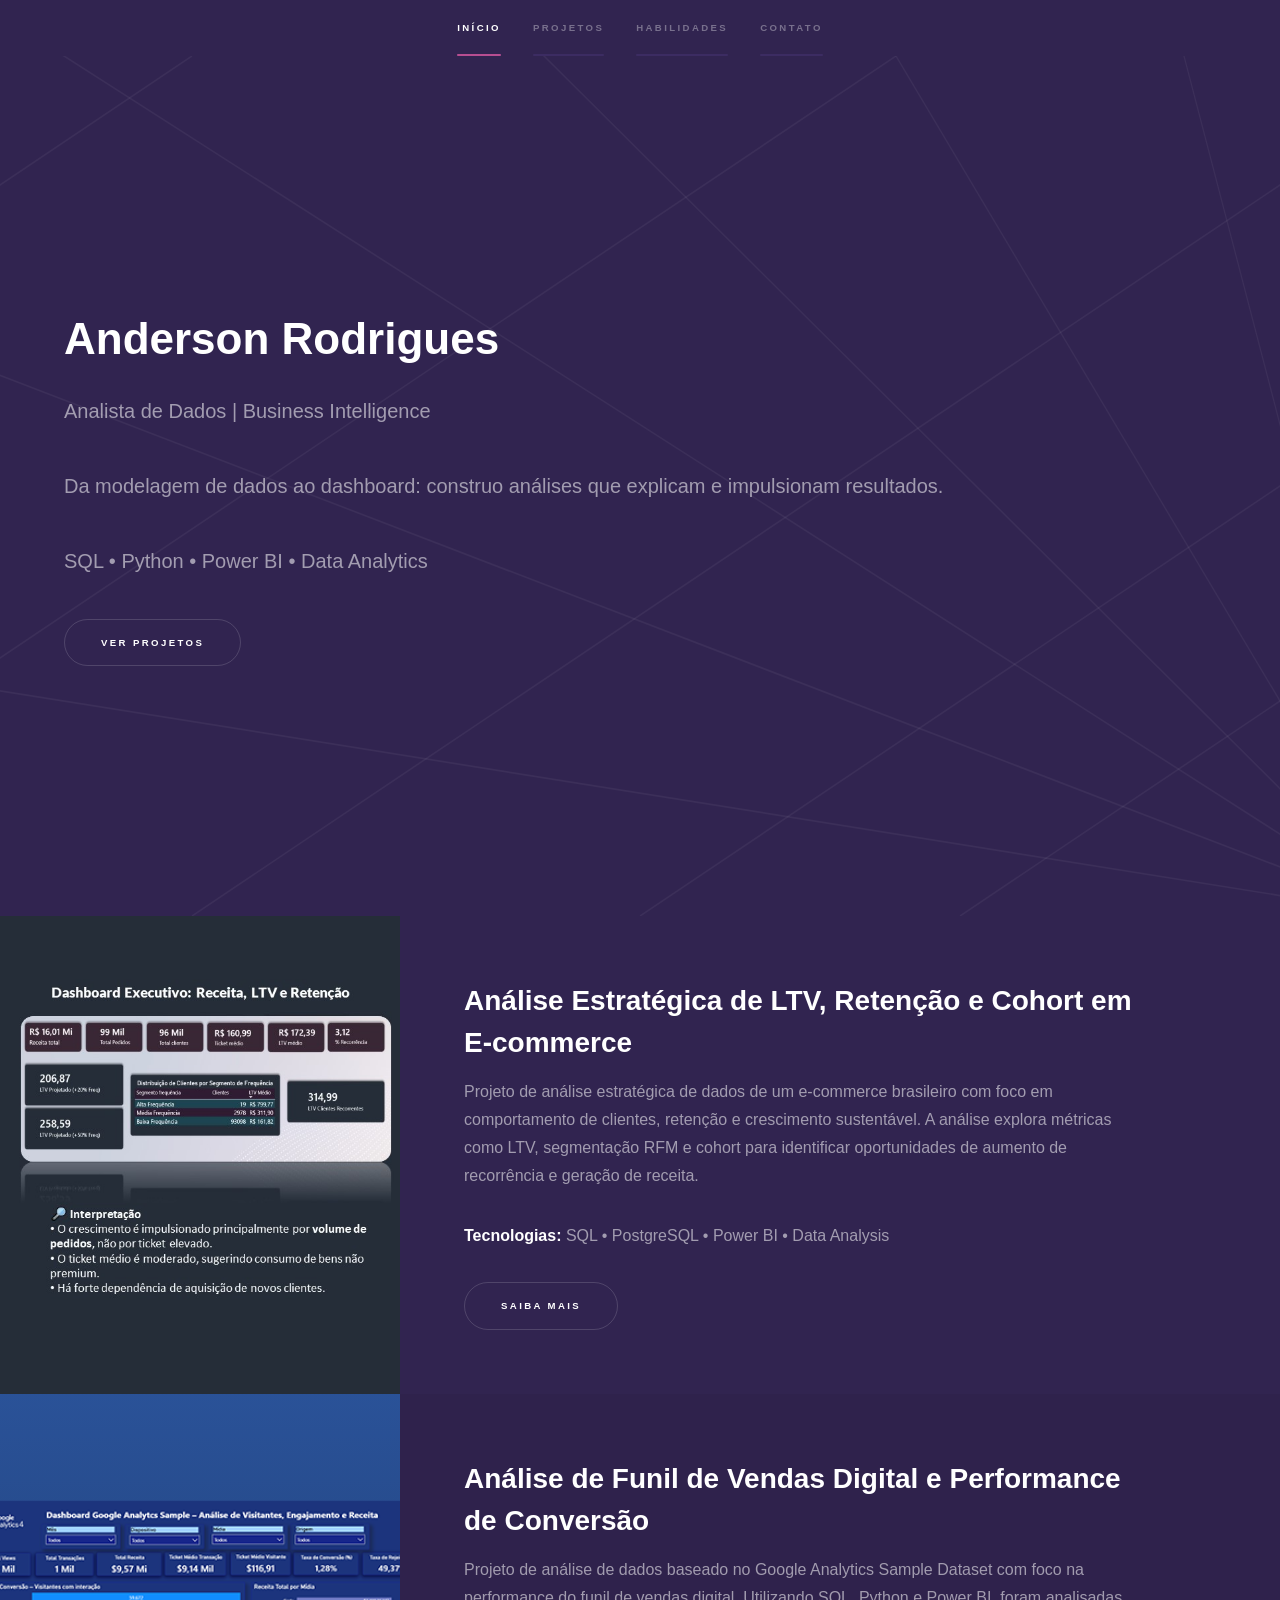
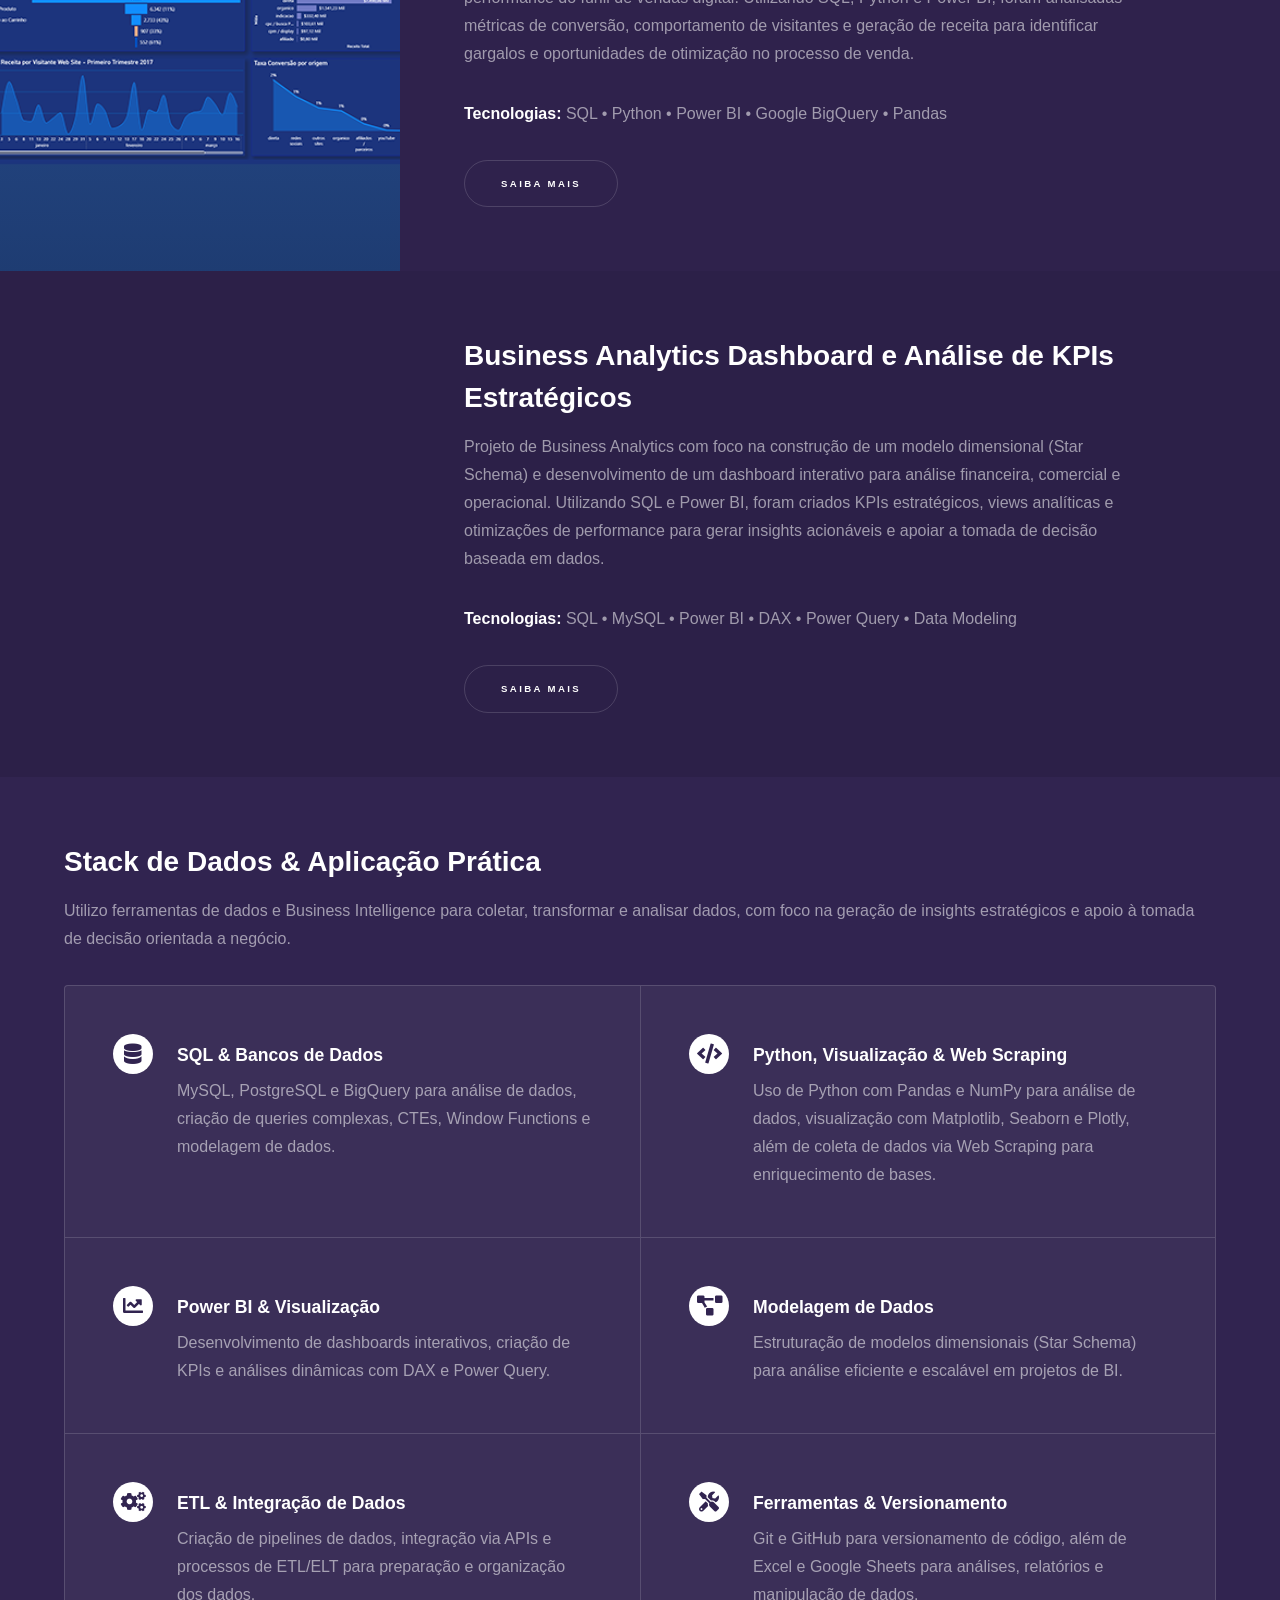
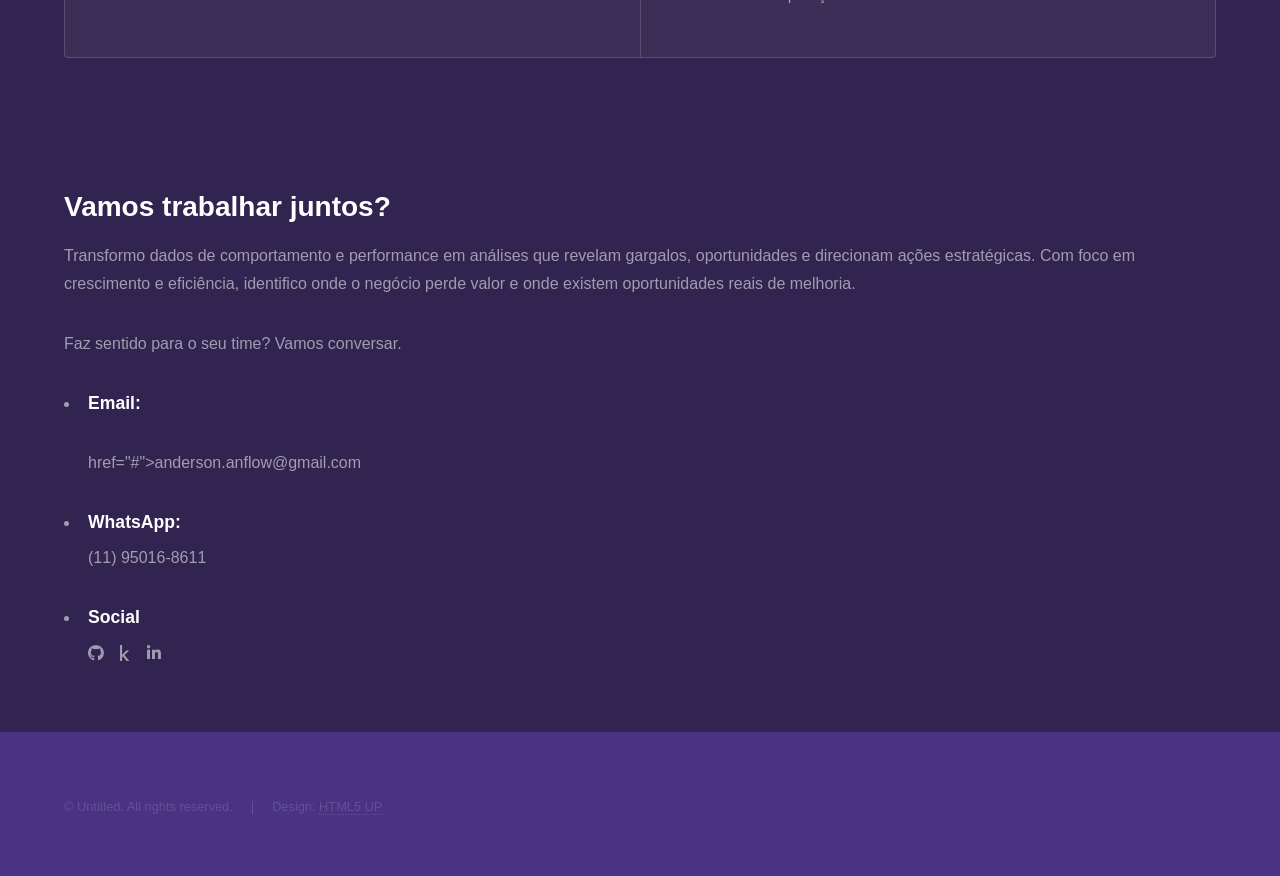
==== commit 87fcc0c3: "Update index.html" ====
--- a/index.html
+++ b/index.html
@@ -157,12 +157,9 @@
 				<!-- Three -->
 					<section id="three" class="wrapper style4 fade-up">
 						<div class="inner">
-							<h2>Vamos trabalhar juntos</h2>
+							<h2>Vamos trabalhar juntos? </h2>
 							<p>
 							Transformo dados de comportamento e performance em análises que revelam gargalos, oportunidades e direcionam ações estratégicas.
-							</p>
-							
-							<p>
 							Com foco em crescimento e eficiência, identifico onde o negócio perde valor e onde existem oportunidades reais de melhoria.
 							</p>
 							
@@ -172,12 +169,10 @@
 							<section>
 									<ul class="Contato">
 										<li>
-											<h3>Email</h3>
-											<a href="#">anderson.anflow@gmail.com</a>
+											<strong><h3>Email: </h3></strong><p></p>href="#">anderson.anflow@gmail.com</p>
 										</li>
 										<li>
-											<h3>WhatsApp</h3>
-											<span>(11) 95016-8611</span>
+											<strong><h3>WhatsApp: </h3></strong><p>(11) 95016-8611</p>
 										</li>
 										<li>
 											<h3>Social</h3>
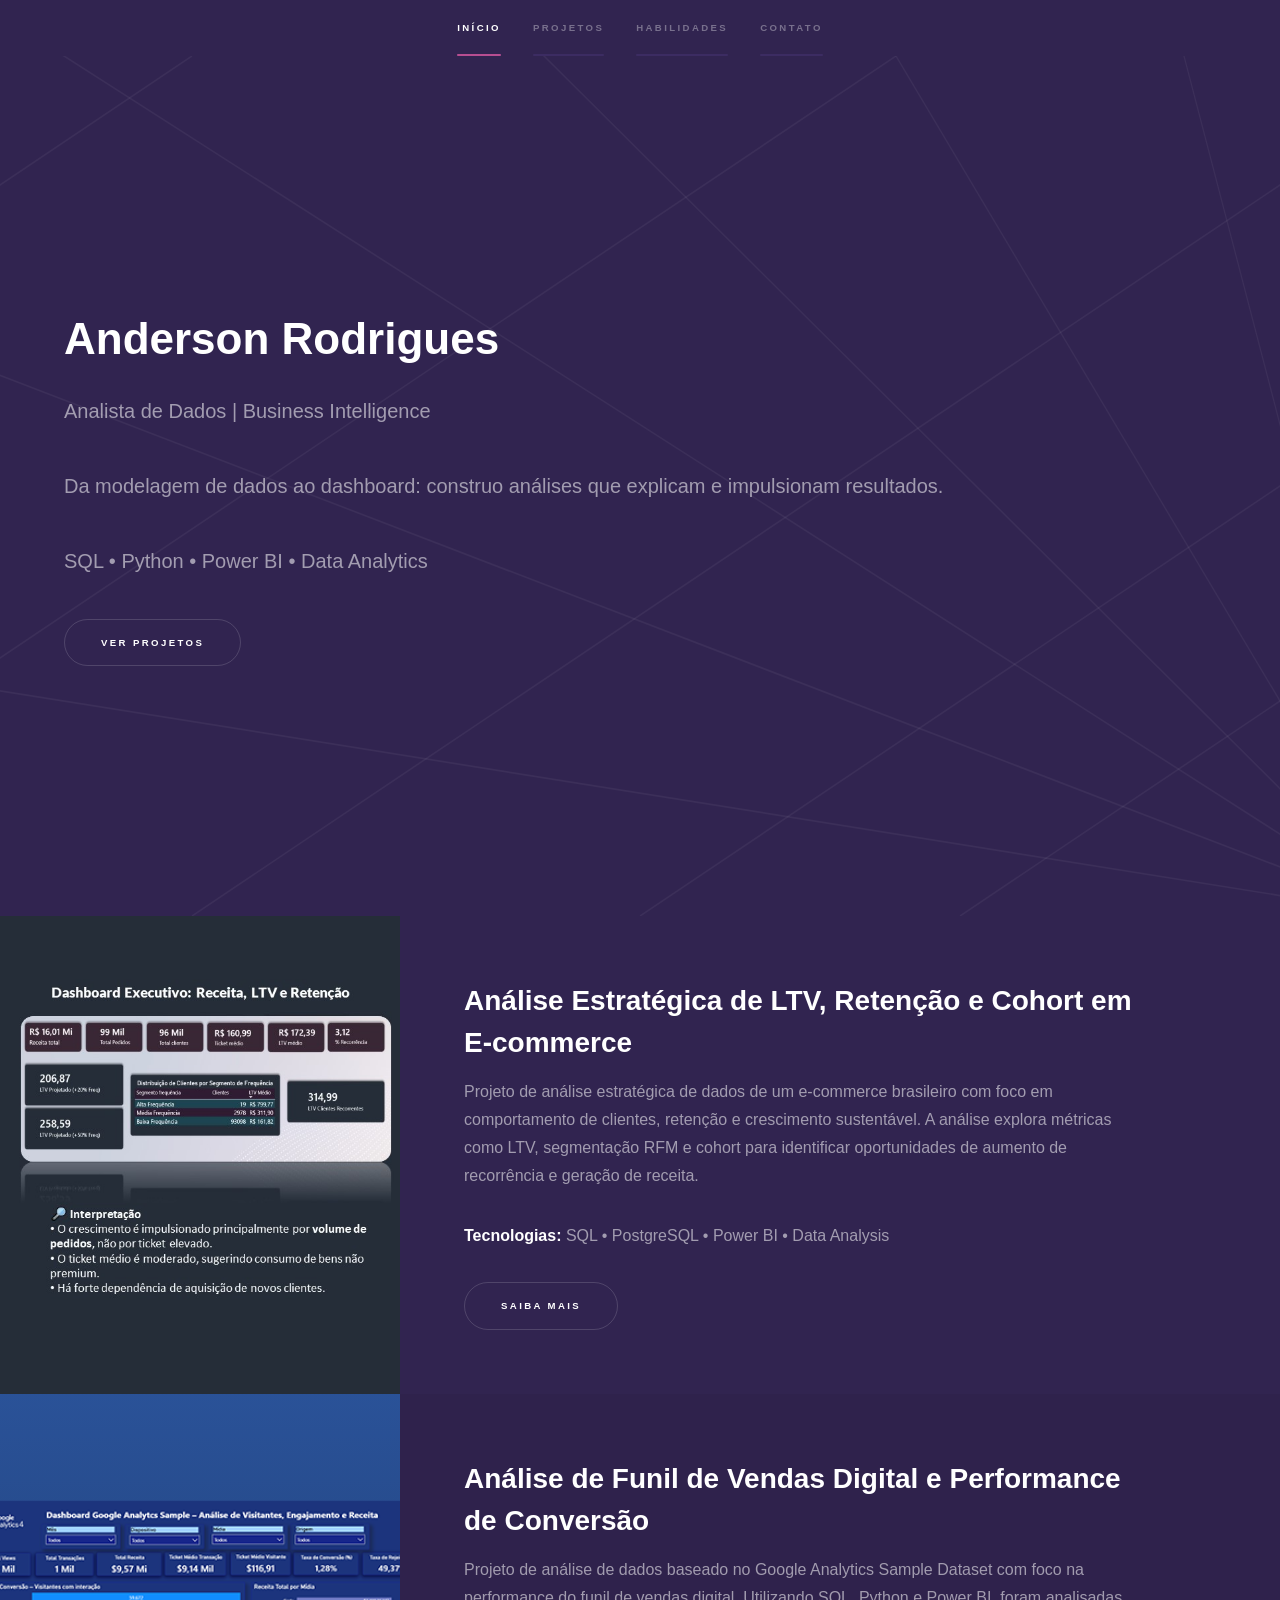
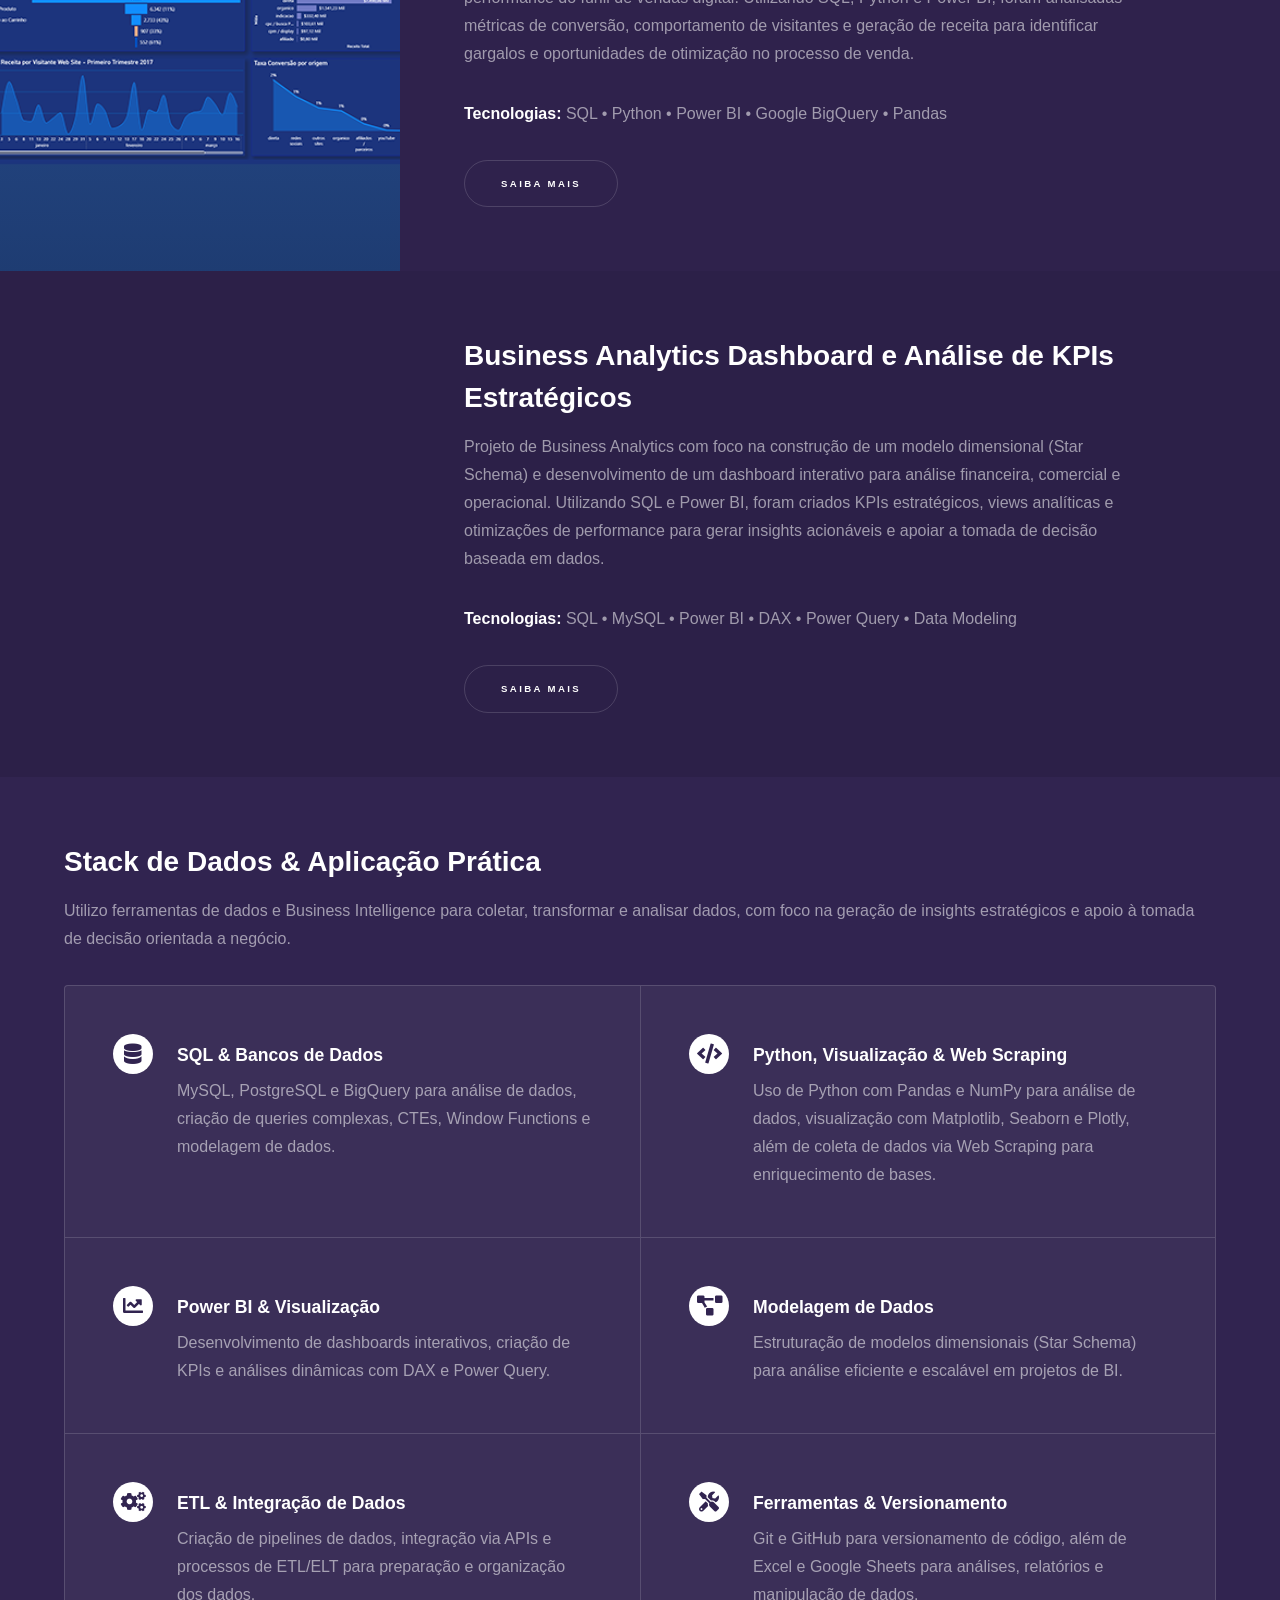
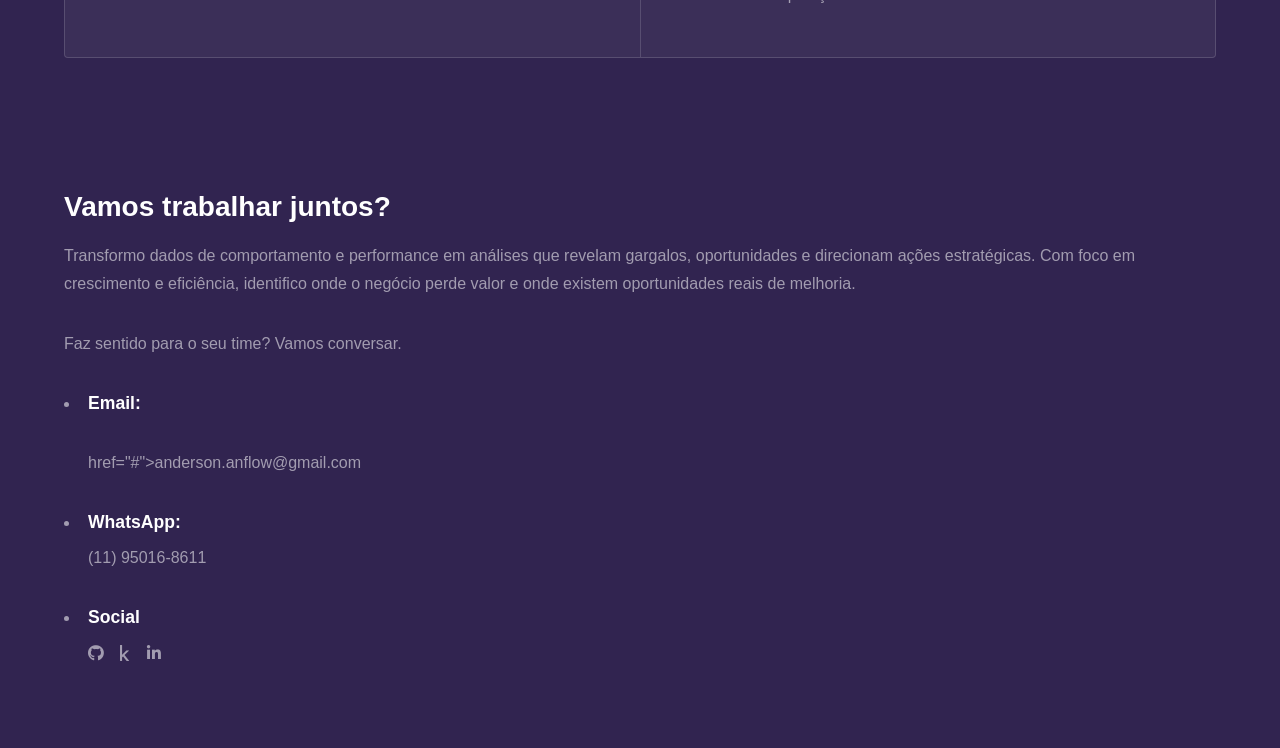
==== commit 762e57f3: "Update index.html" ====
--- a/index.html
+++ b/index.html
@@ -190,15 +190,6 @@
 
 			</div>
 
-		<!-- Footer -->
-			<footer id="footer" class="wrapper style1-alt">
-				<div class="inner">
-					<ul class="menu">
-						<li>&copy; Untitled. All rights reserved.</li><li>Design: <a href="http://html5up.net">HTML5 UP</a></li>
-					</ul>
-				</div>
-			</footer>
-
 		<!-- Scripts -->
 			<script src="assets/js/jquery.min.js"></script>
 			<script src="assets/js/jquery.scrollex.min.js"></script>
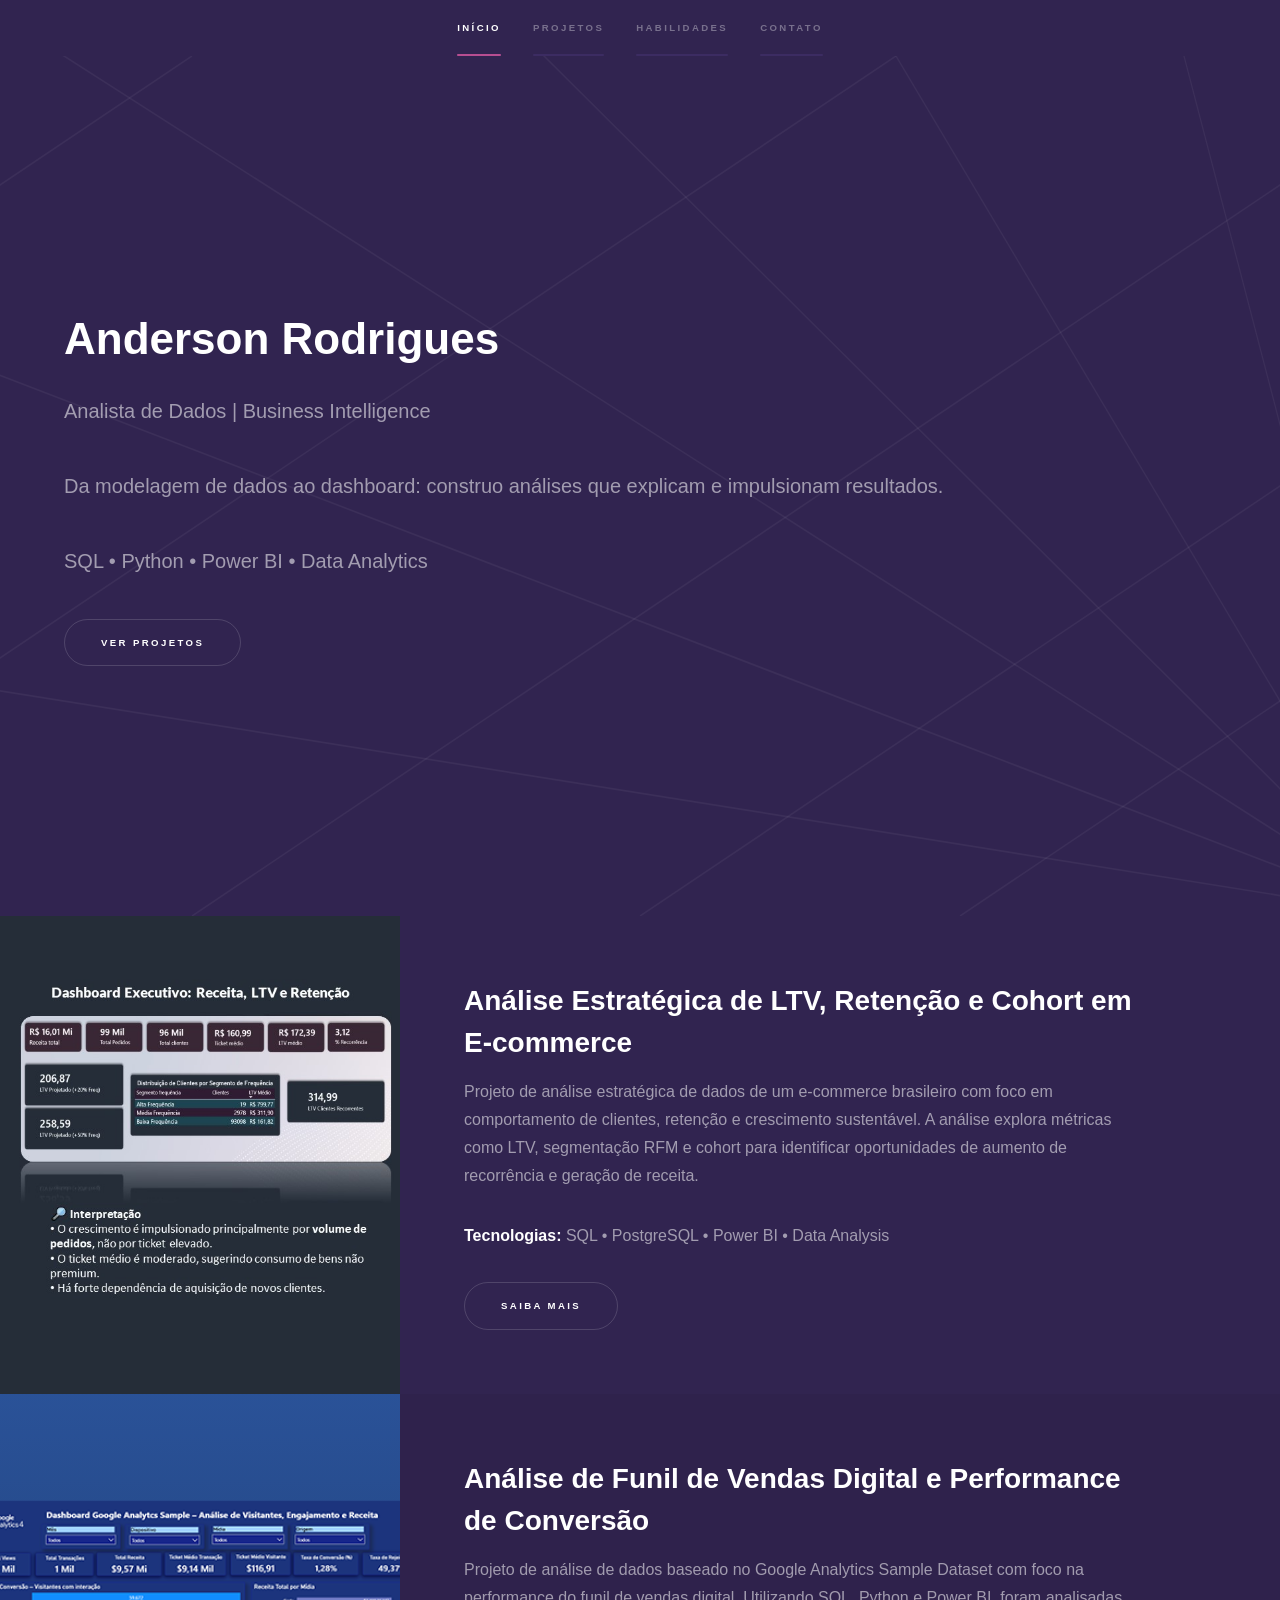
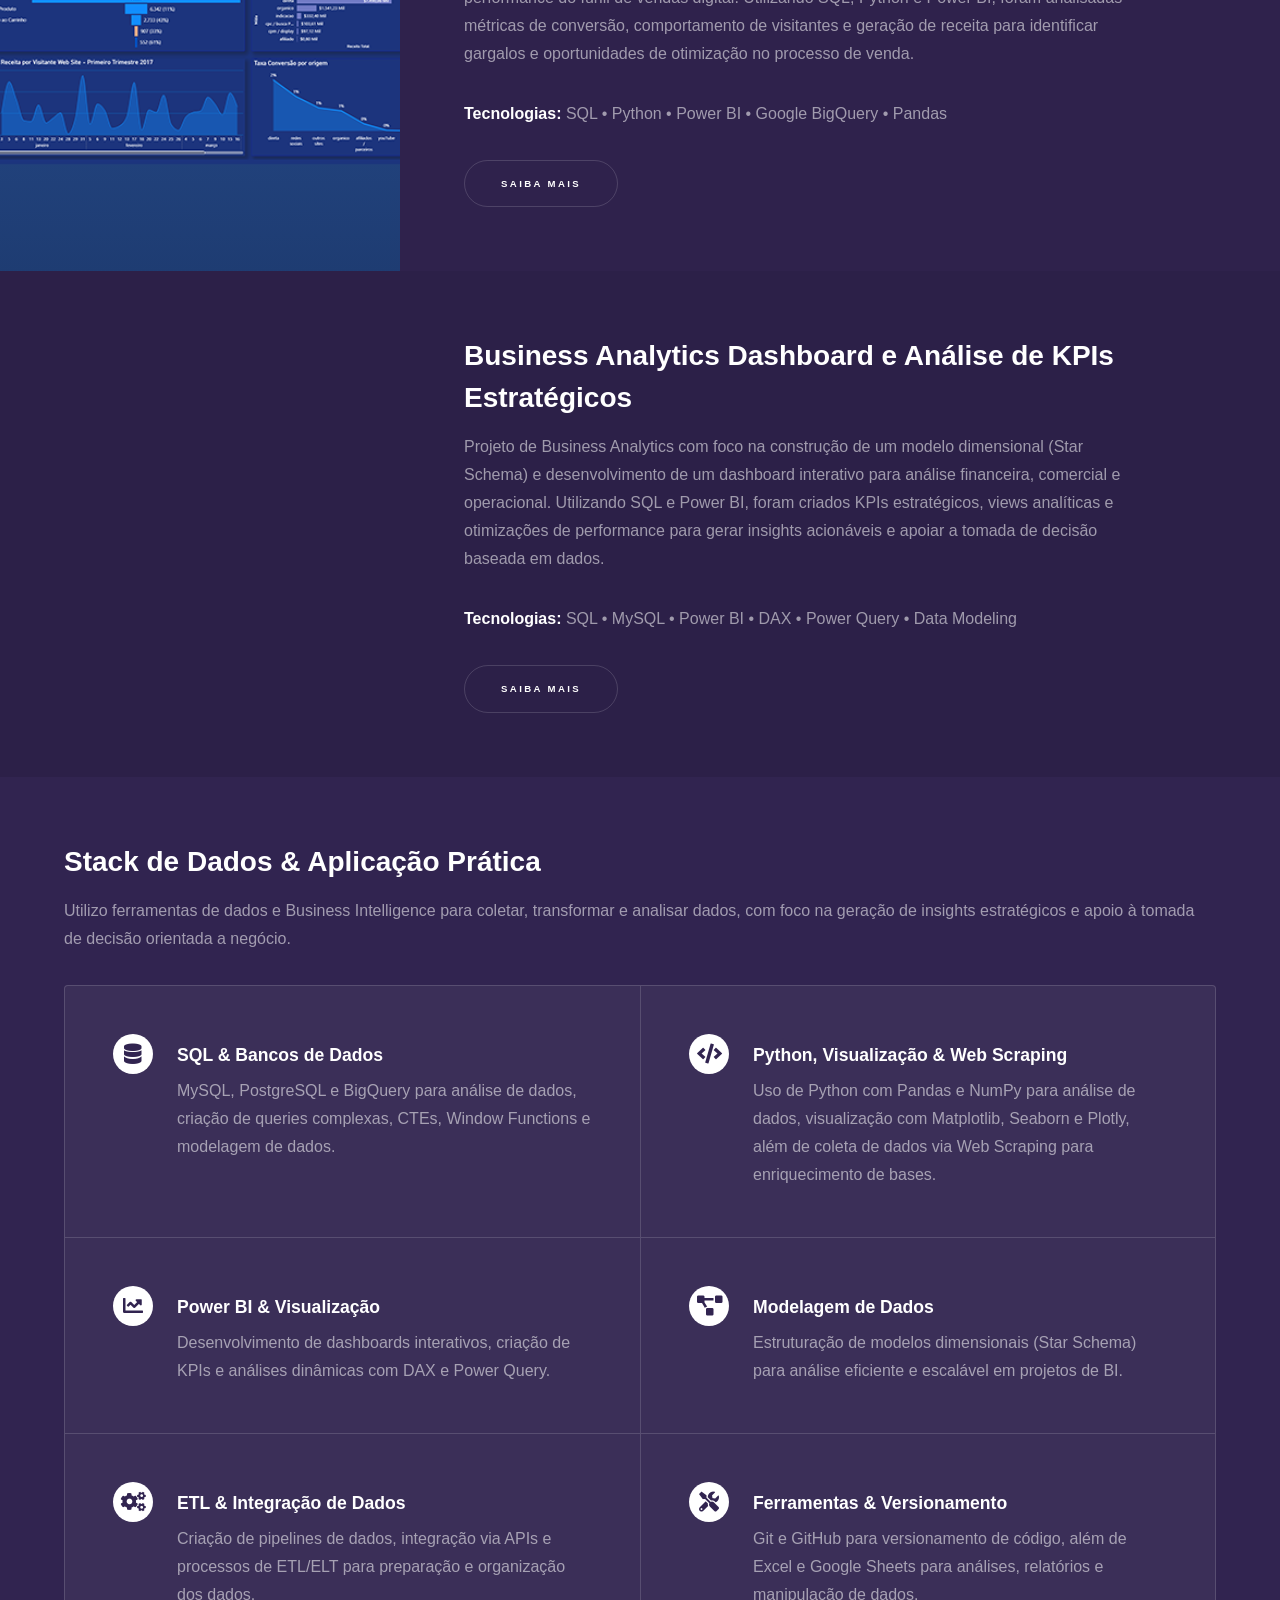
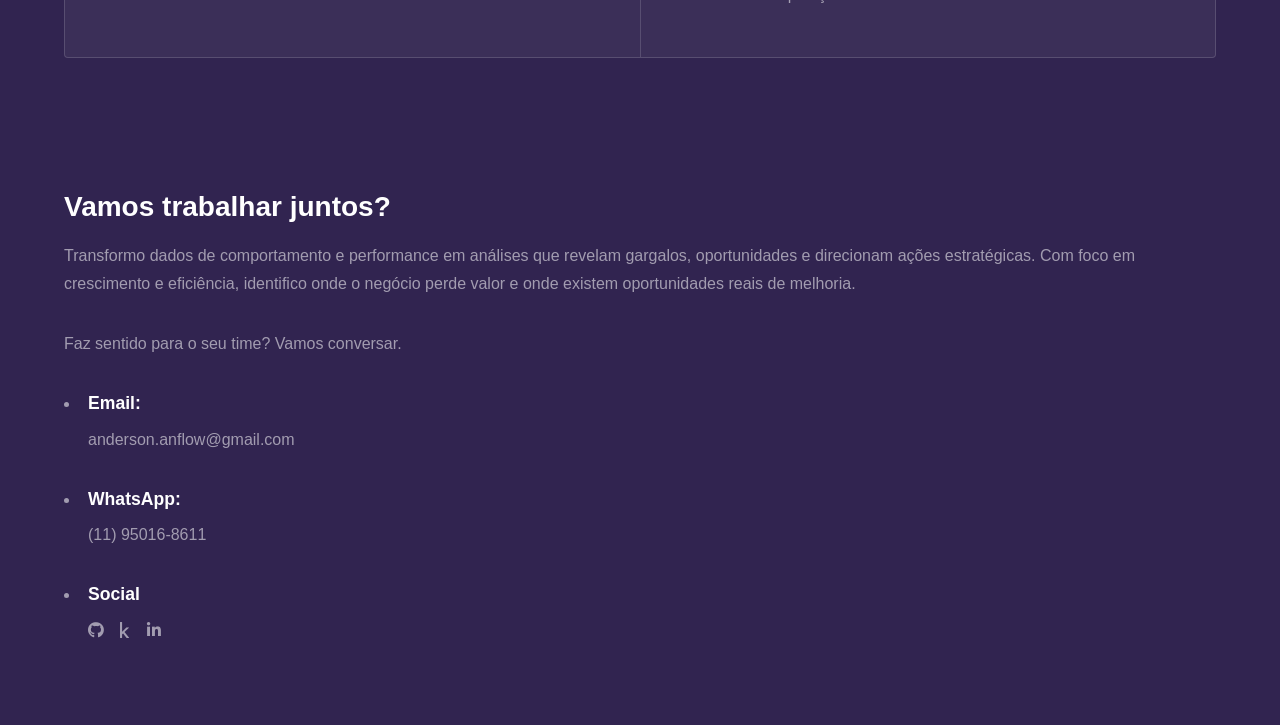
==== commit 56624d16: "Update index.html" ====
--- a/index.html
+++ b/index.html
@@ -169,7 +169,7 @@
 							<section>
 									<ul class="Contato">
 										<li>
-											<strong><h3>Email: </h3></strong><p></p>href="#">anderson.anflow@gmail.com</p>
+											<strong><h3>Email: </h3></strong><p>anderson.anflow@gmail.com</p>
 										</li>
 										<li>
 											<strong><h3>WhatsApp: </h3></strong><p>(11) 95016-8611</p>
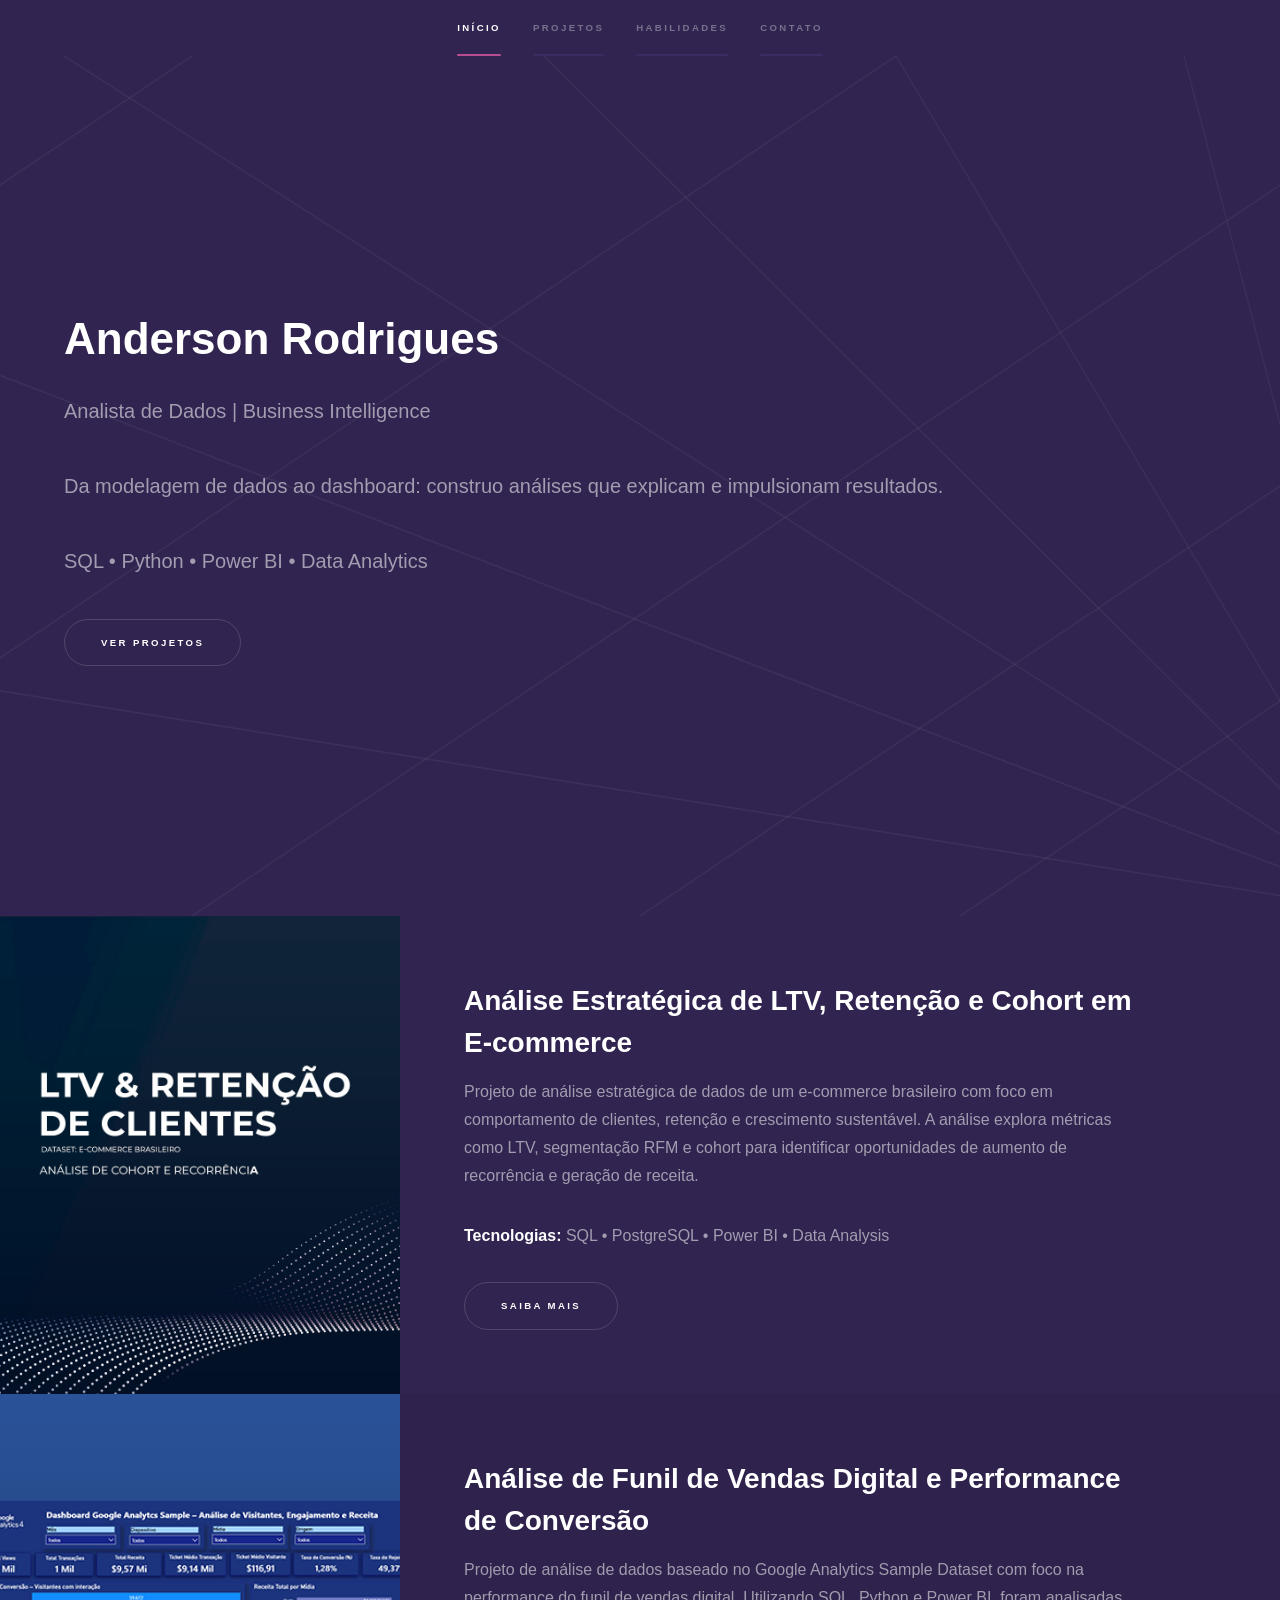
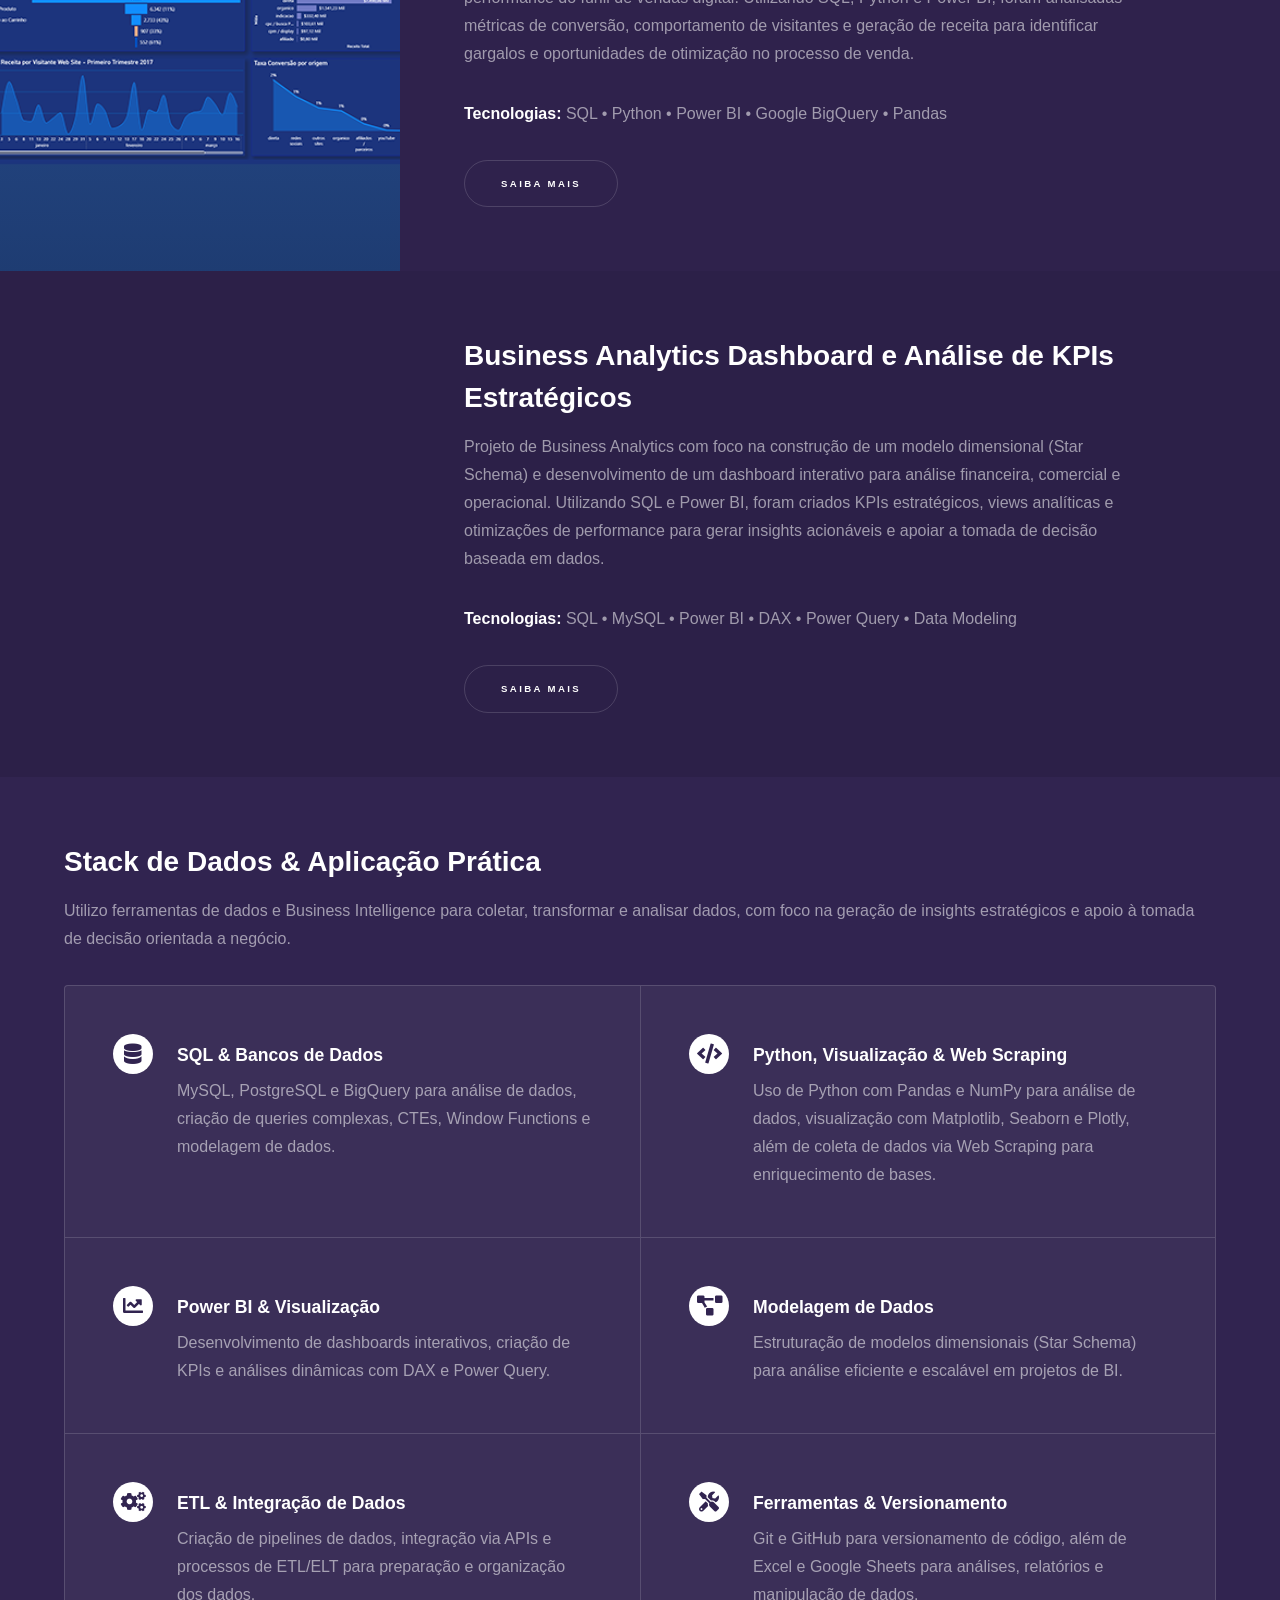
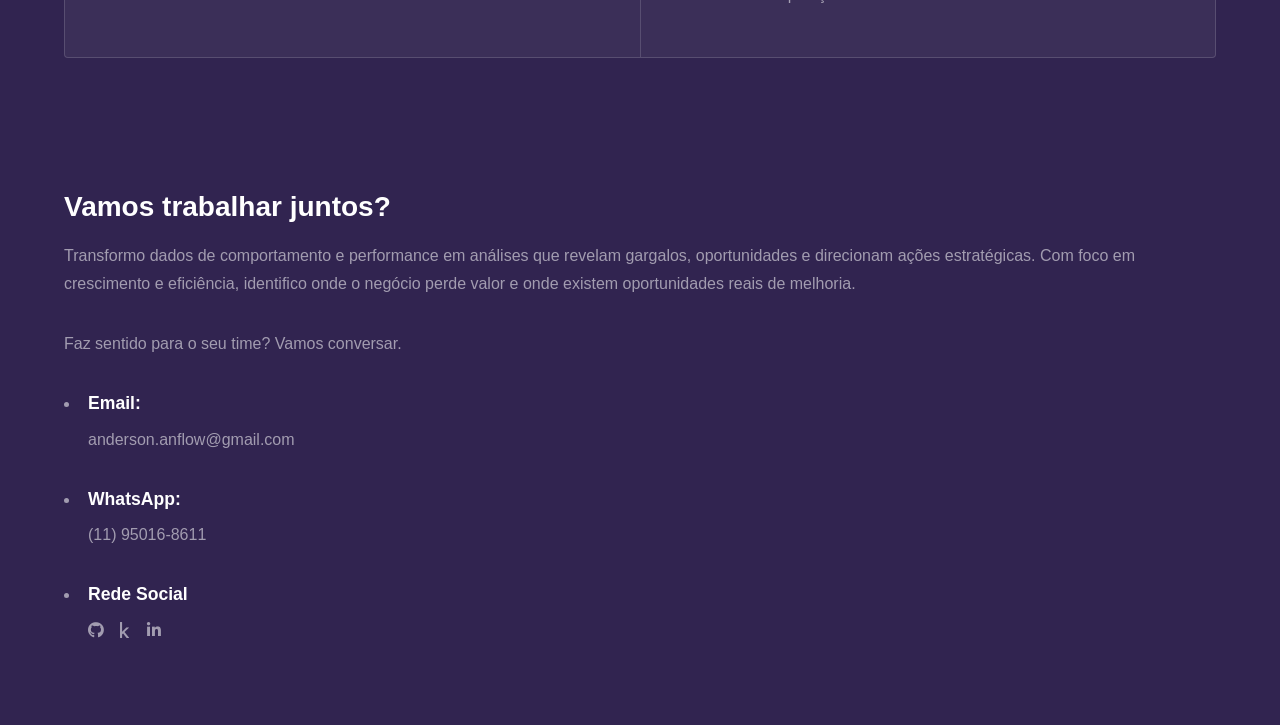
==== commit 736581a4: "Update index.html" ====
--- a/index.html
+++ b/index.html
@@ -175,7 +175,7 @@
 											<strong><h3>WhatsApp: </h3></strong><p>(11) 95016-8611</p>
 										</li>
 										<li>
-											<h3>Social</h3>
+											<h3>Rede Social</h3>
 											<ul class="icons">
 												<li><a href="https://github.com/annnderson" class="icon brands fa-github"><span class="label">GitHub</span></a></li>
 												<li><a href="https://www.kaggle.com/andersonamazing" class="icon brands fa-kaggle"><span class="label">Kaggle</span></a></li>
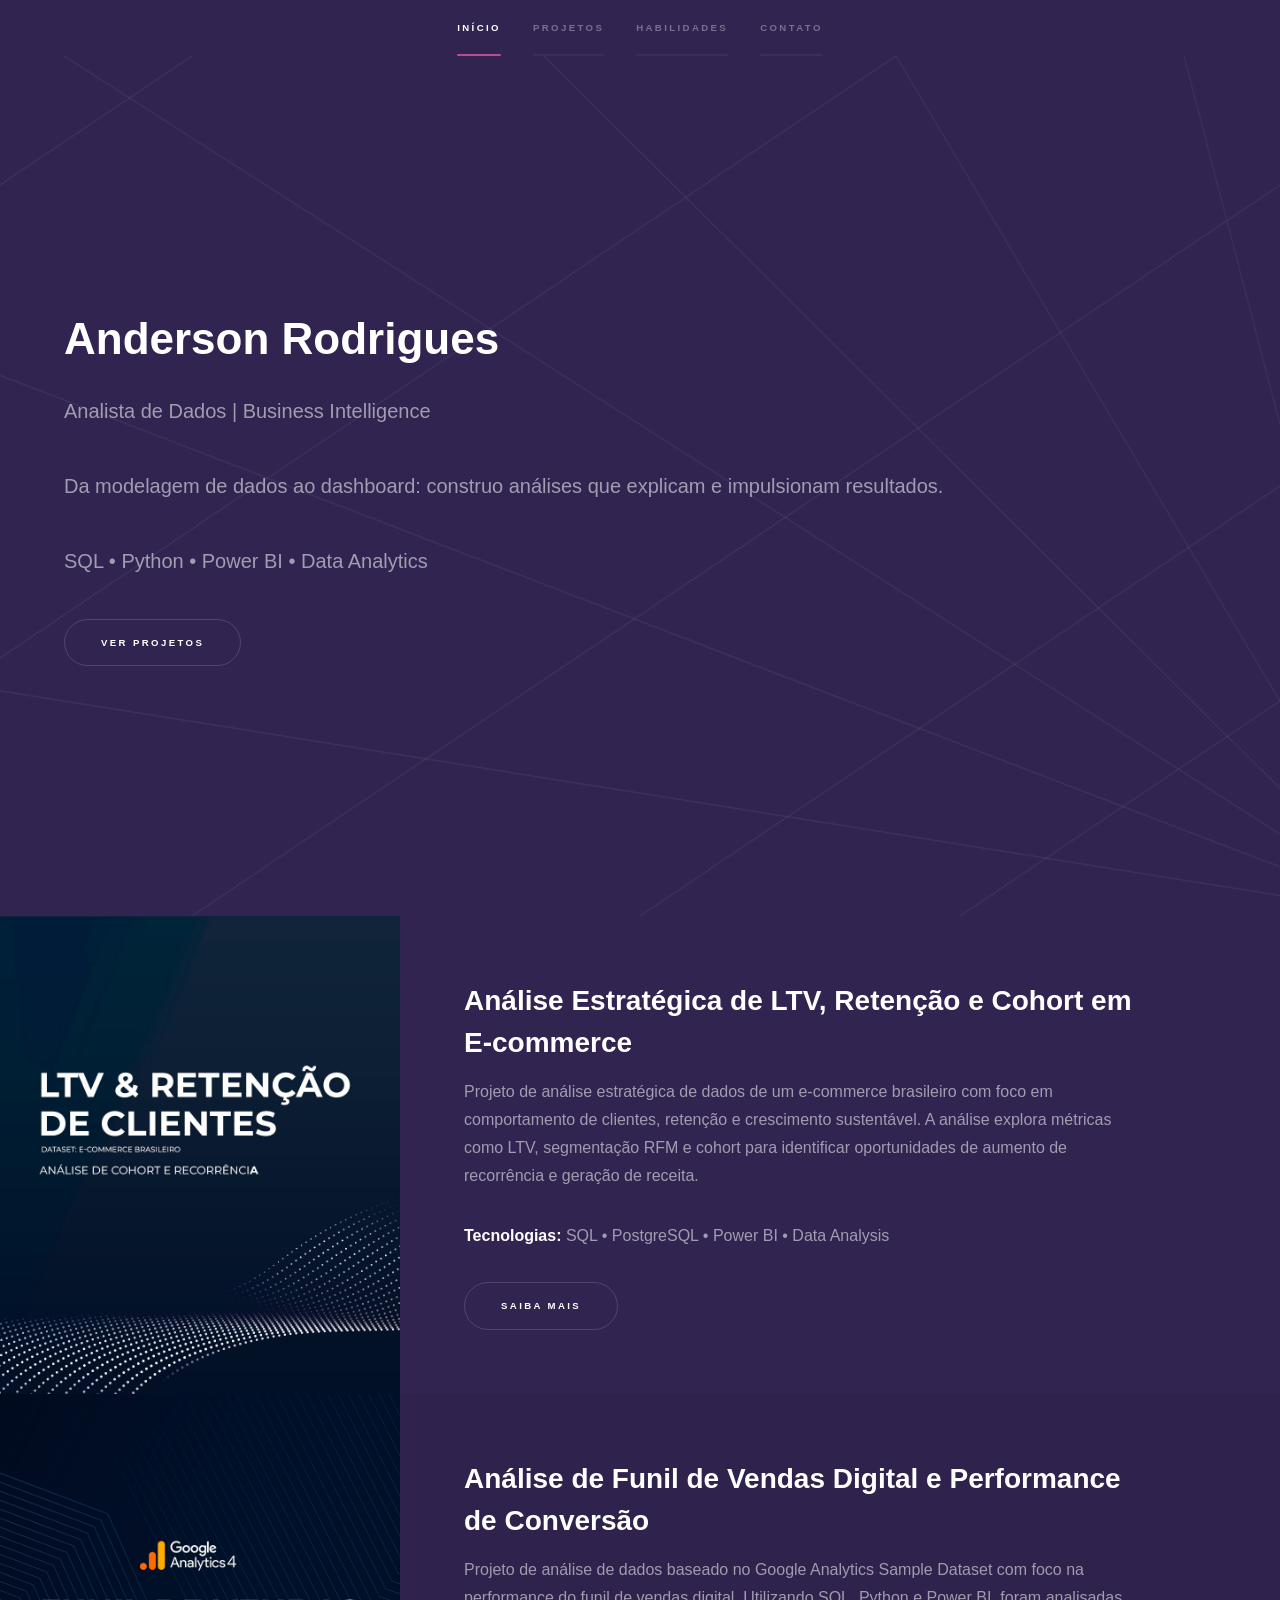
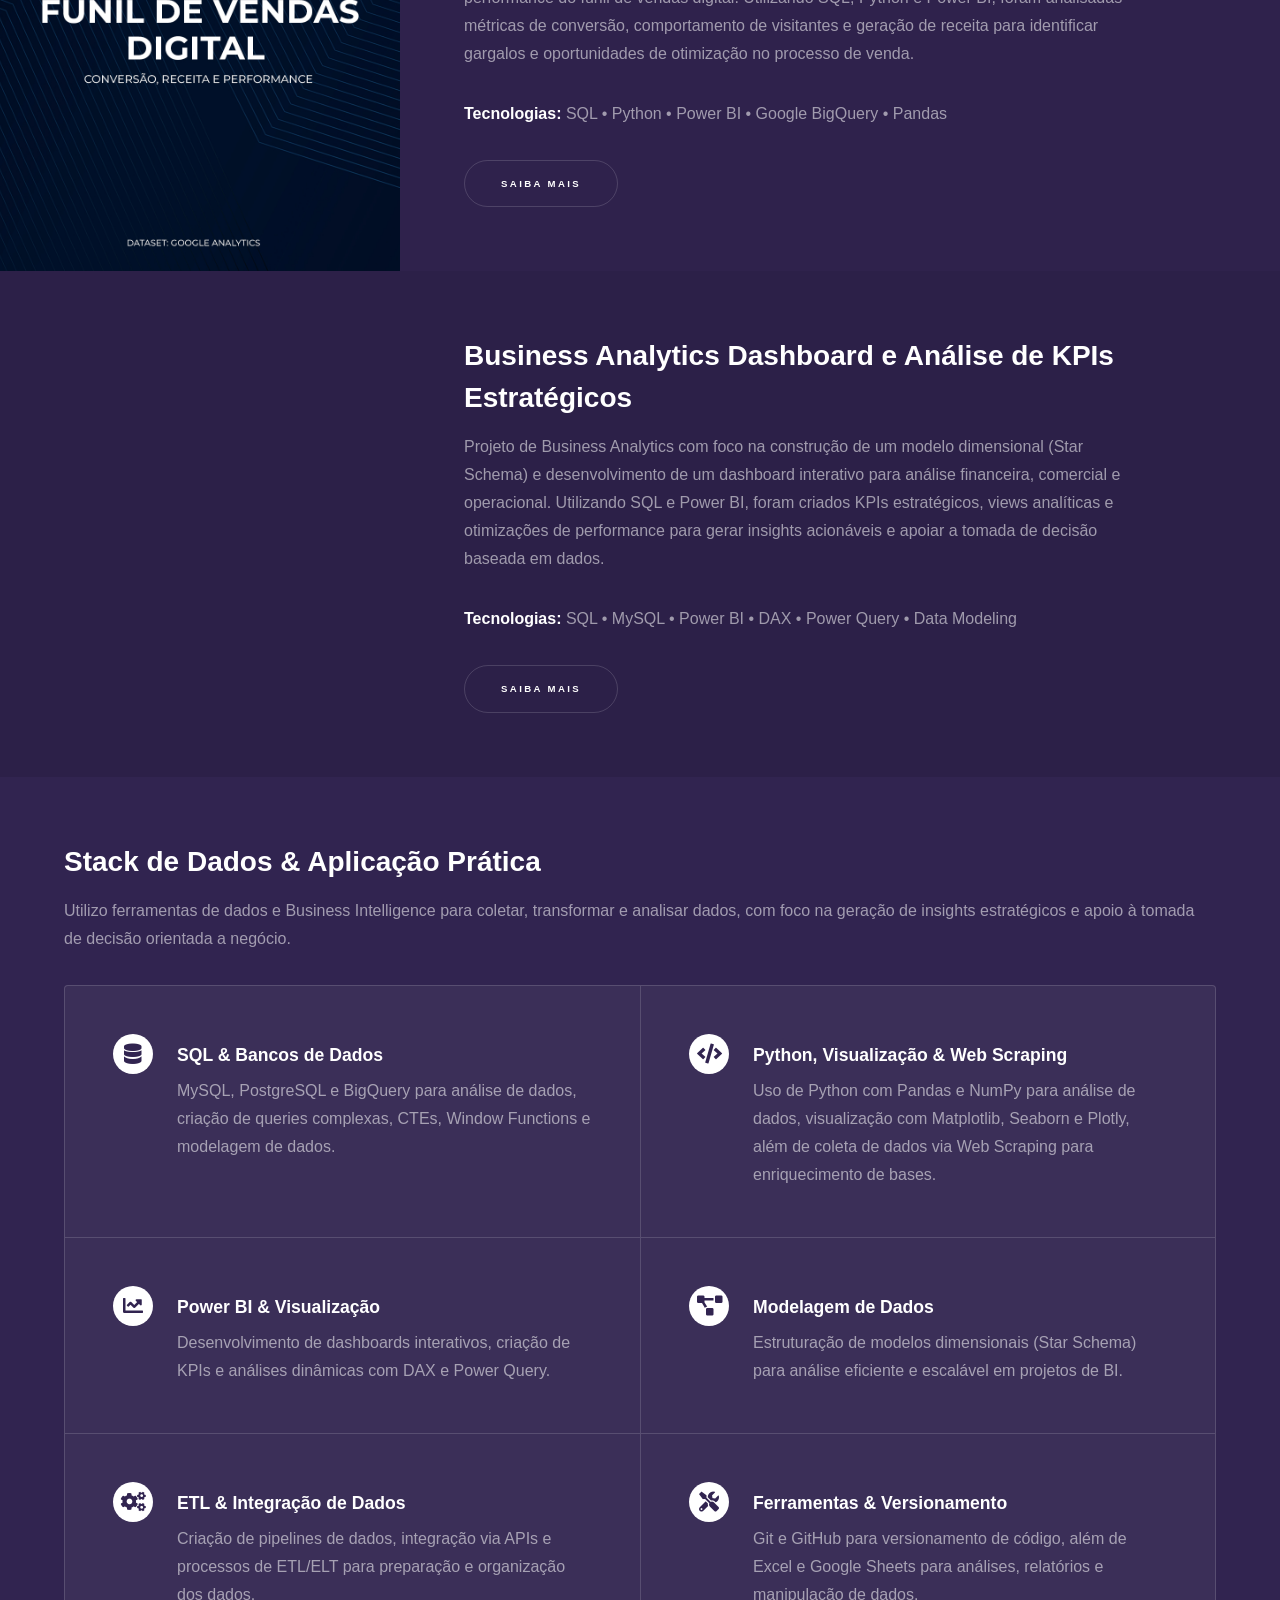
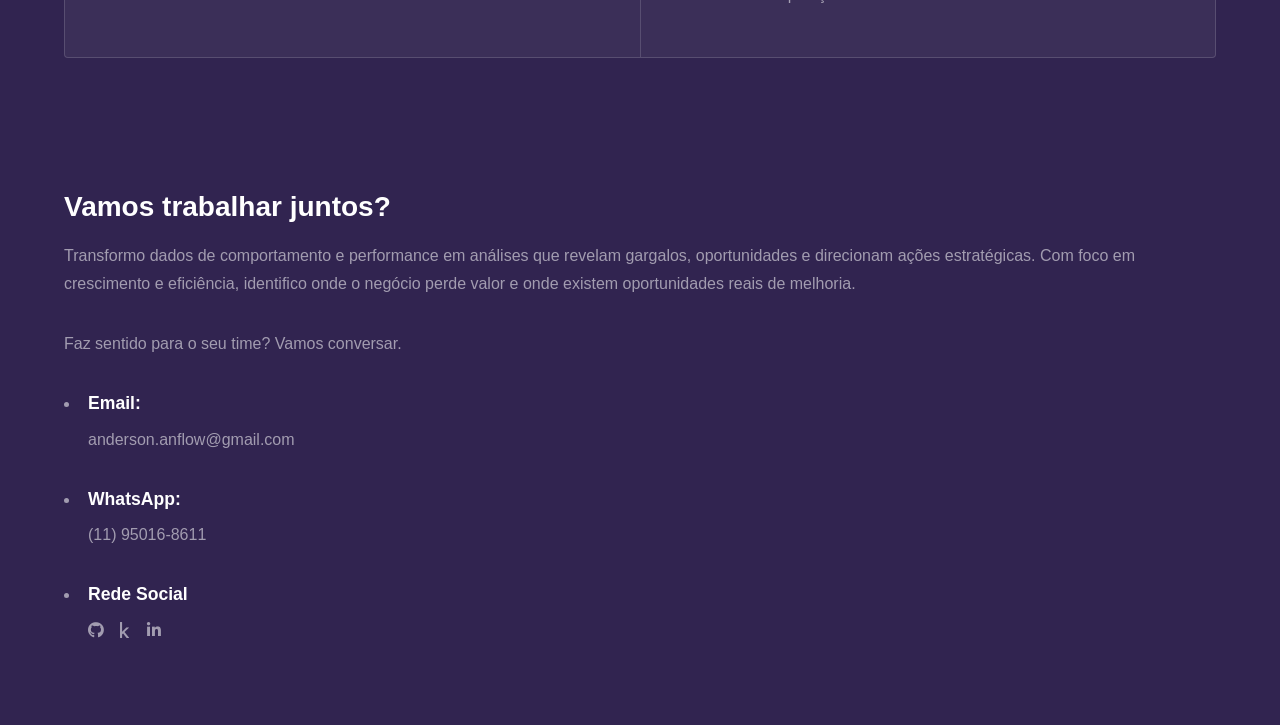
==== commit 3365cdff: "Update index.html" ====
--- a/index.html
+++ b/index.html
@@ -61,7 +61,7 @@
 							</div>
 						</section>
 						<section>
-							<a href="#" class="image"><img src="images/pic02.svg" alt="" data-position="top center" /></a>
+							<a href="#" class="image"><img src="images/pic02.jpg" alt="" data-position="top center" /></a>
 							<div class="content">
 								<div class="inner">
 									<h2>Análise de Funil de Vendas Digital e Performance de Conversão</h2>
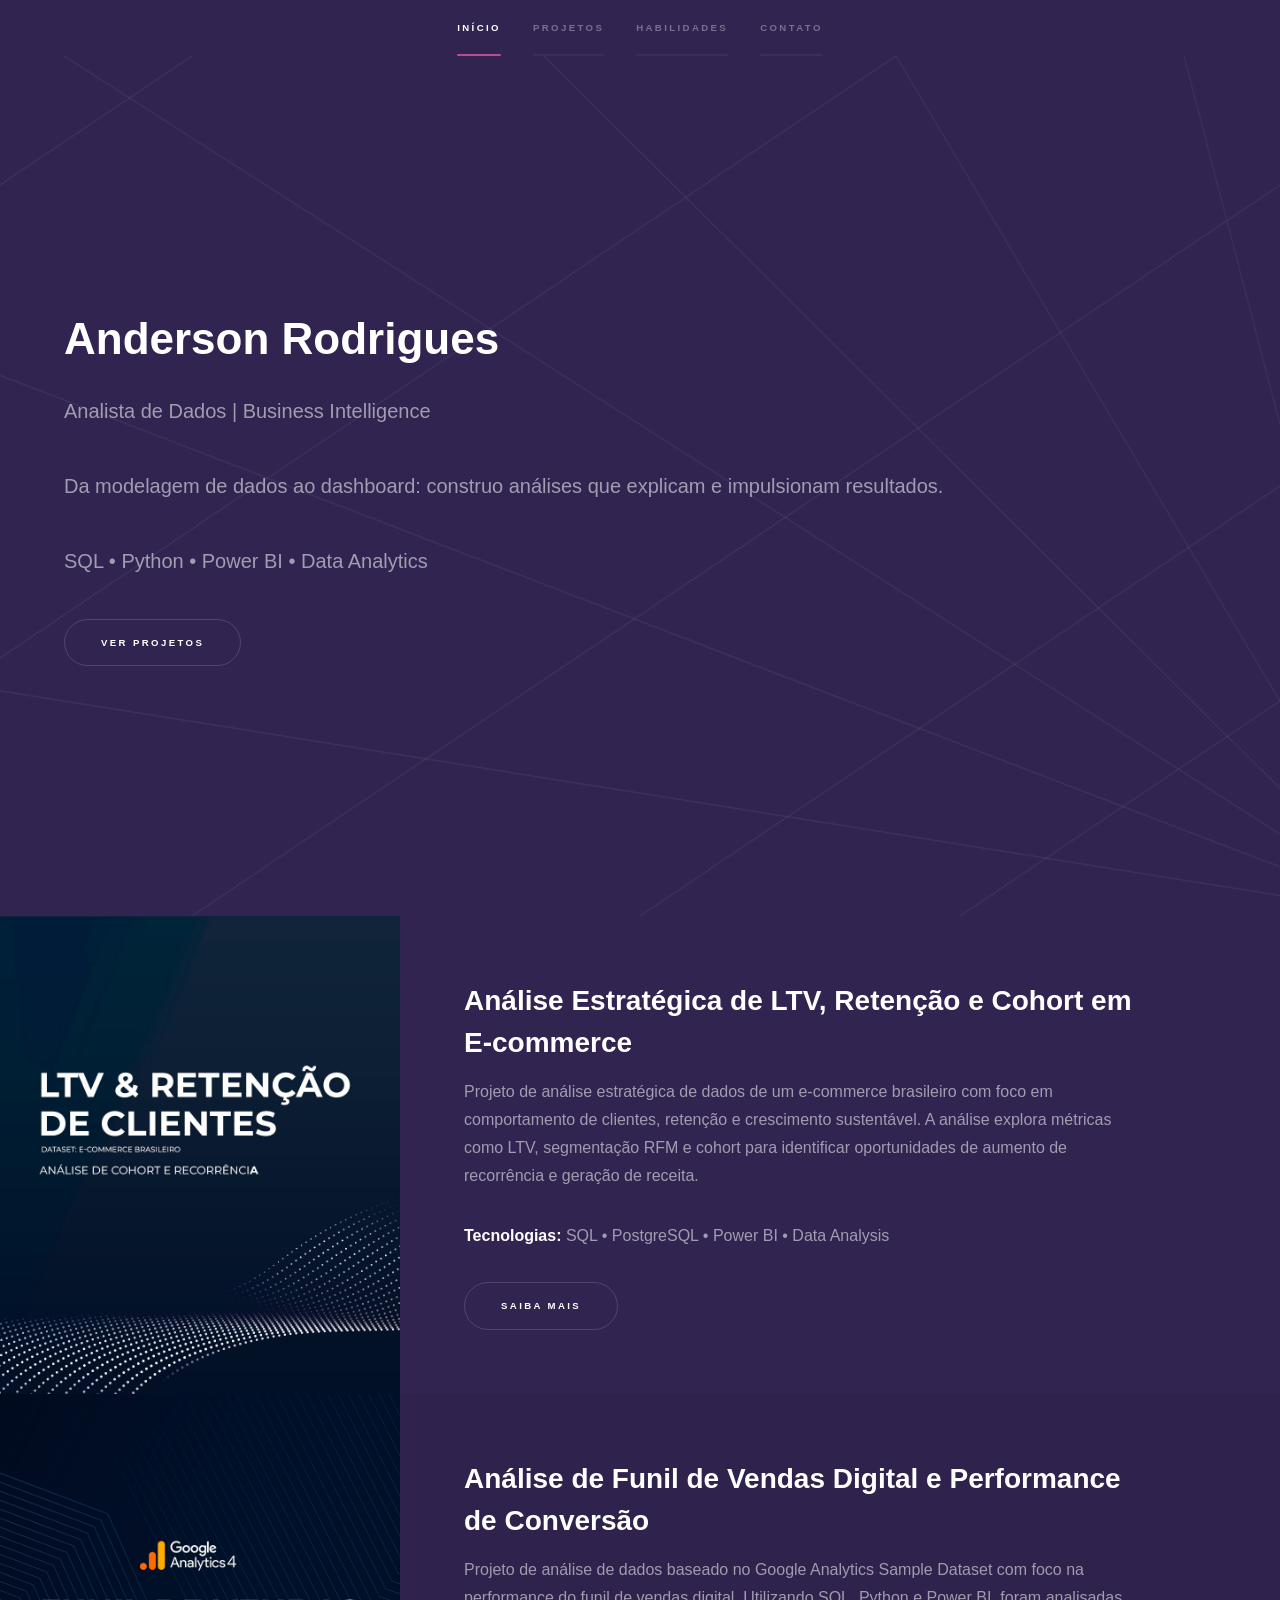
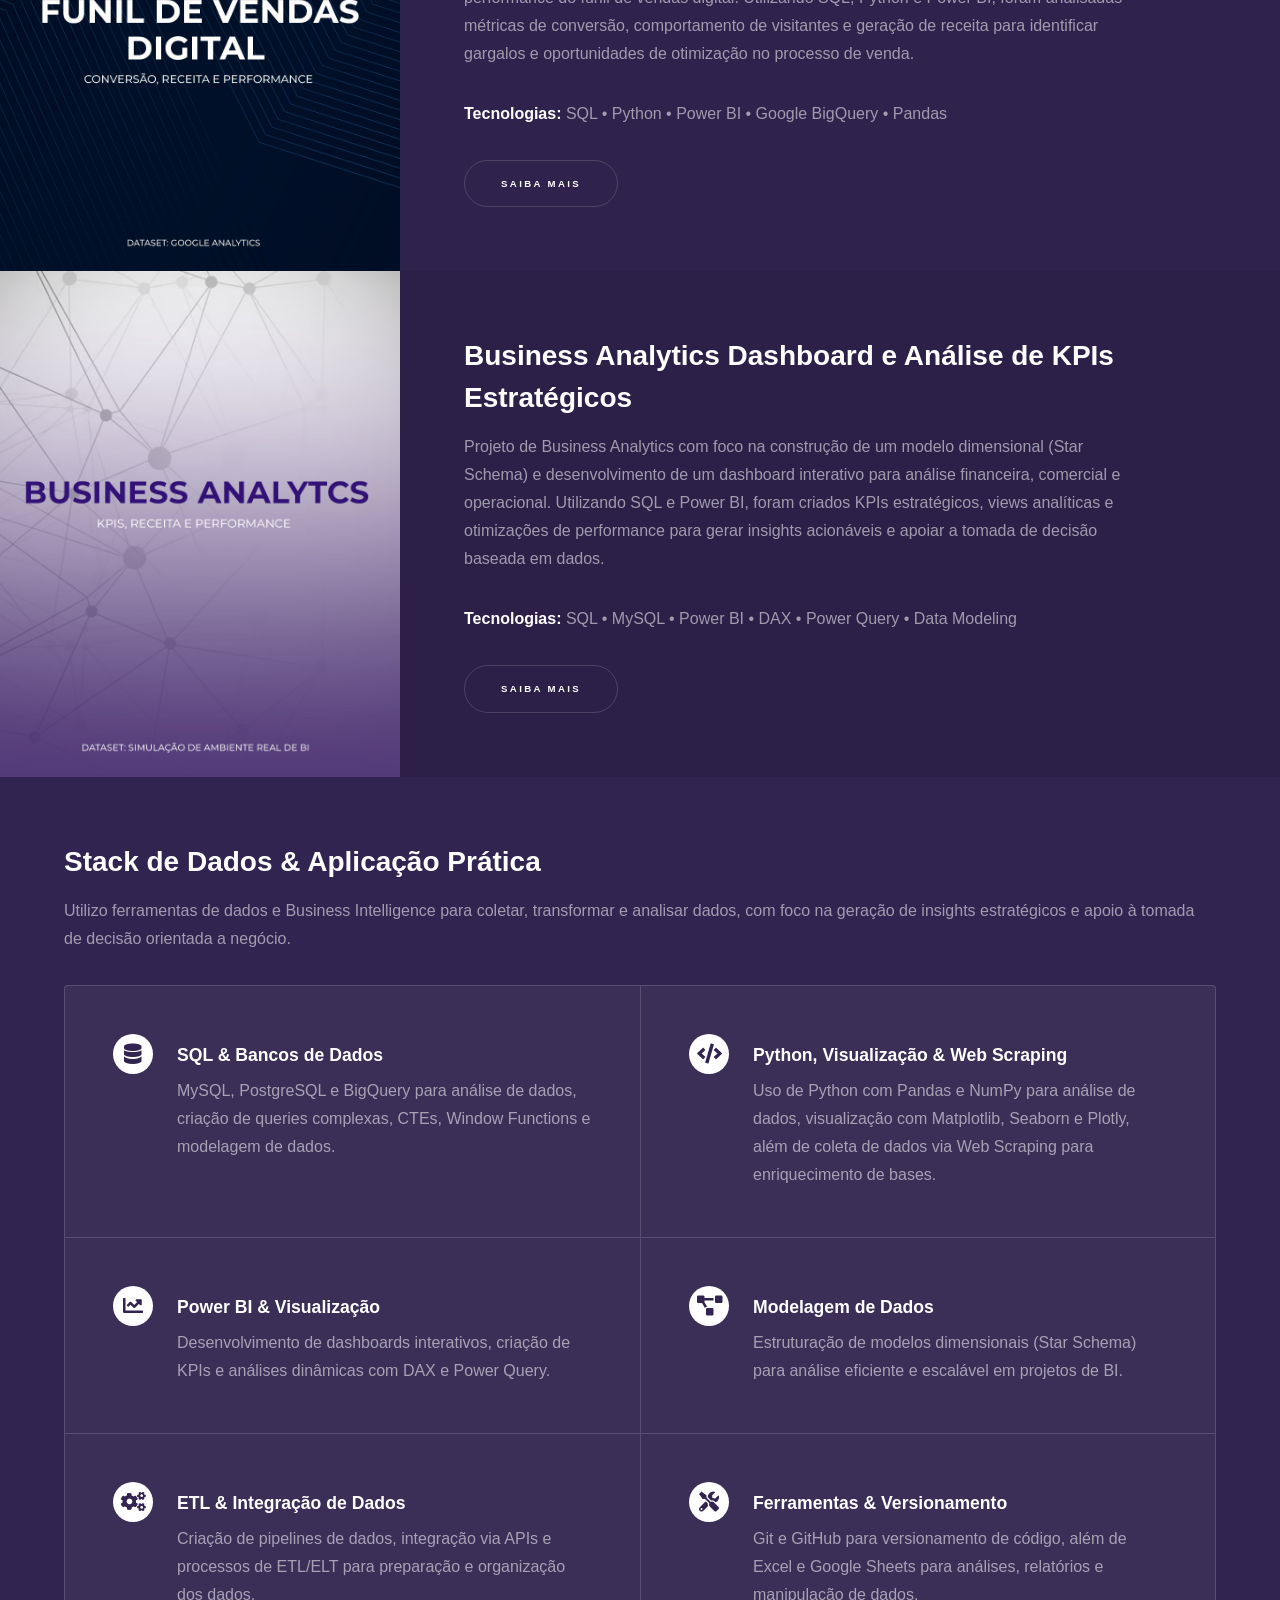
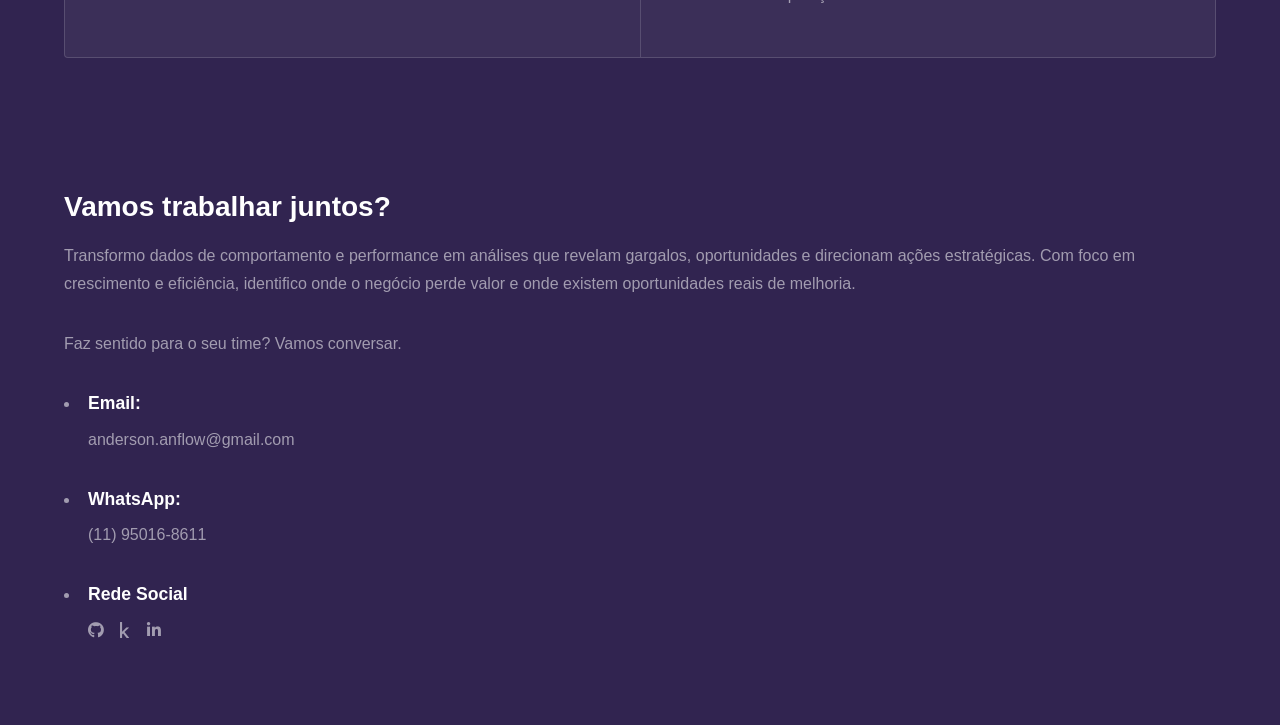
==== commit efcf2b02: "Update index.html" ====
--- a/index.html
+++ b/index.html
@@ -75,7 +75,7 @@
 							</div>
 						</section>
 						<section>
-							<a href="#" class="image"><img src="images/pic03.jpg" alt="" data-position="25% 25%" /></a>
+							<a href="#" class="image"><img src="images/pic03.jpg" alt="" data-position="top center" /></a>
 							<div class="content">
 								<div class="inner">
 									<h2>Business Analytics Dashboard e Análise de KPIs Estratégicos</h2>
